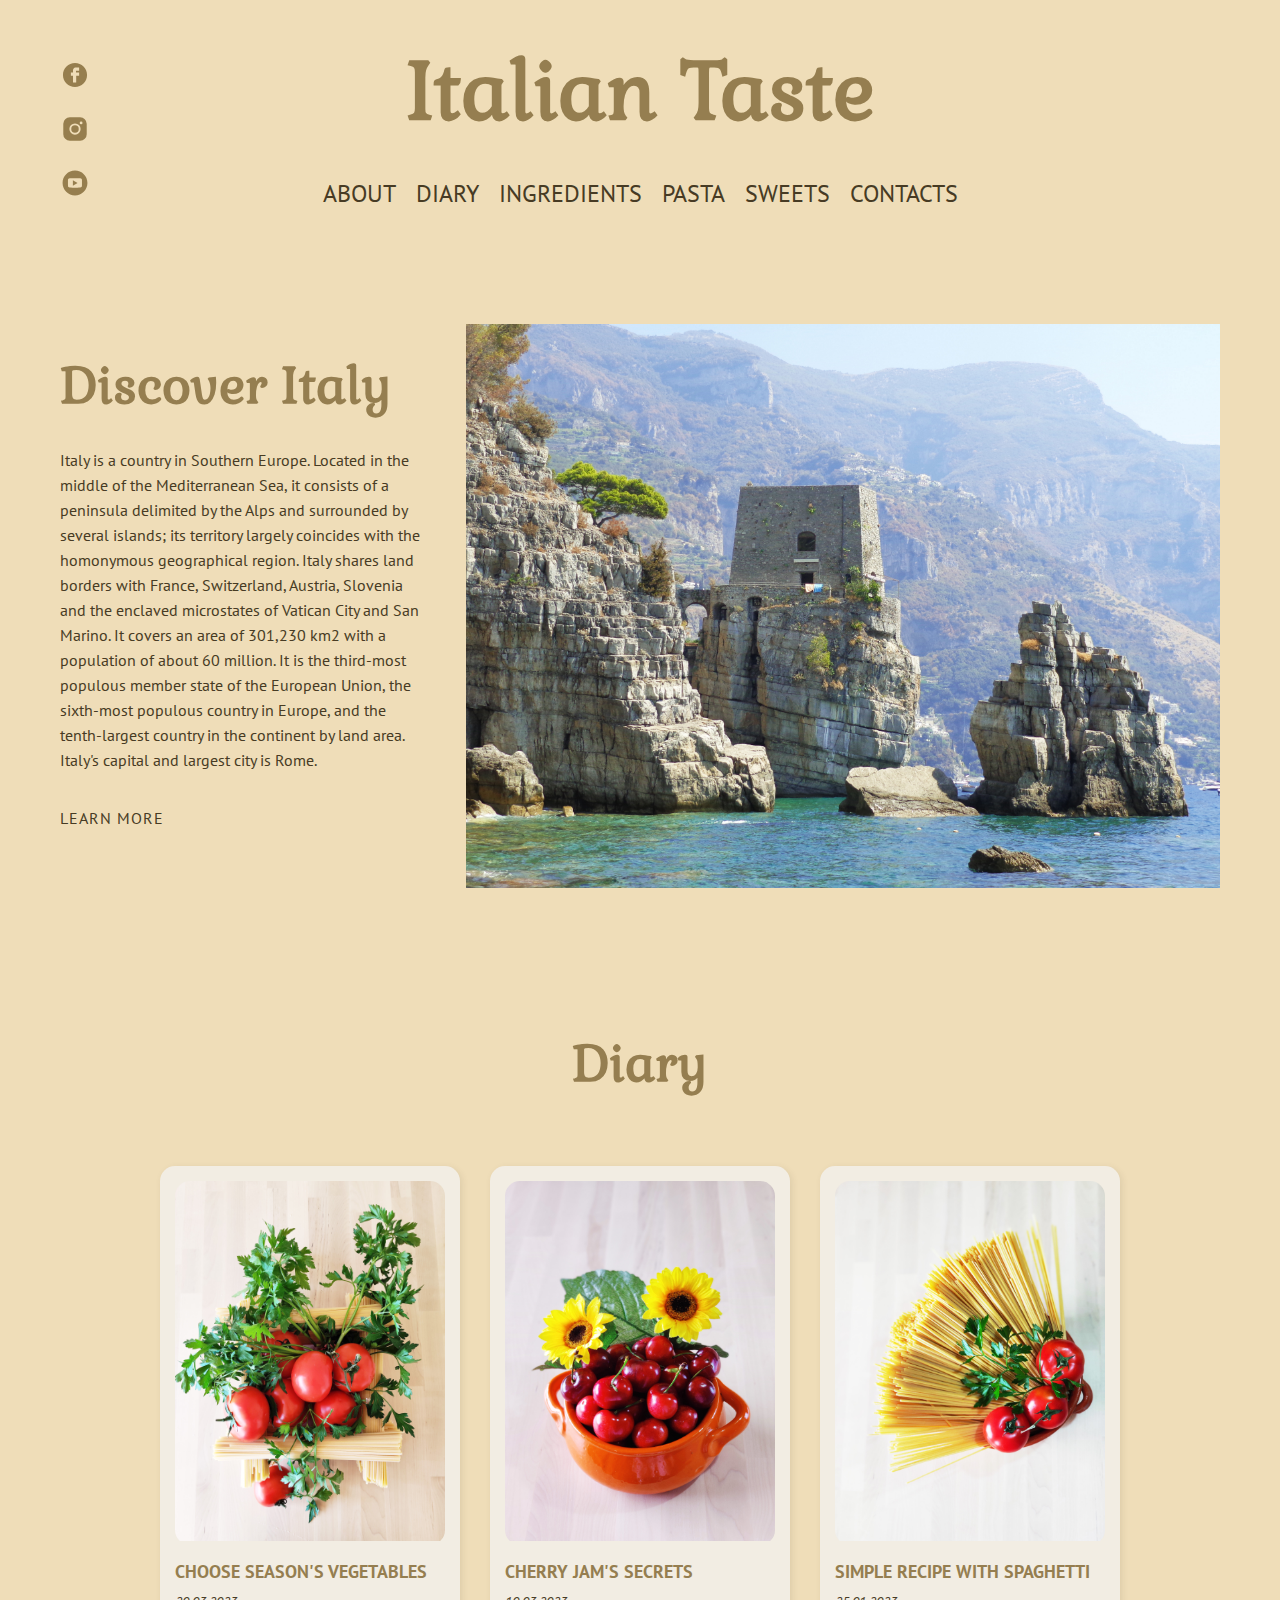
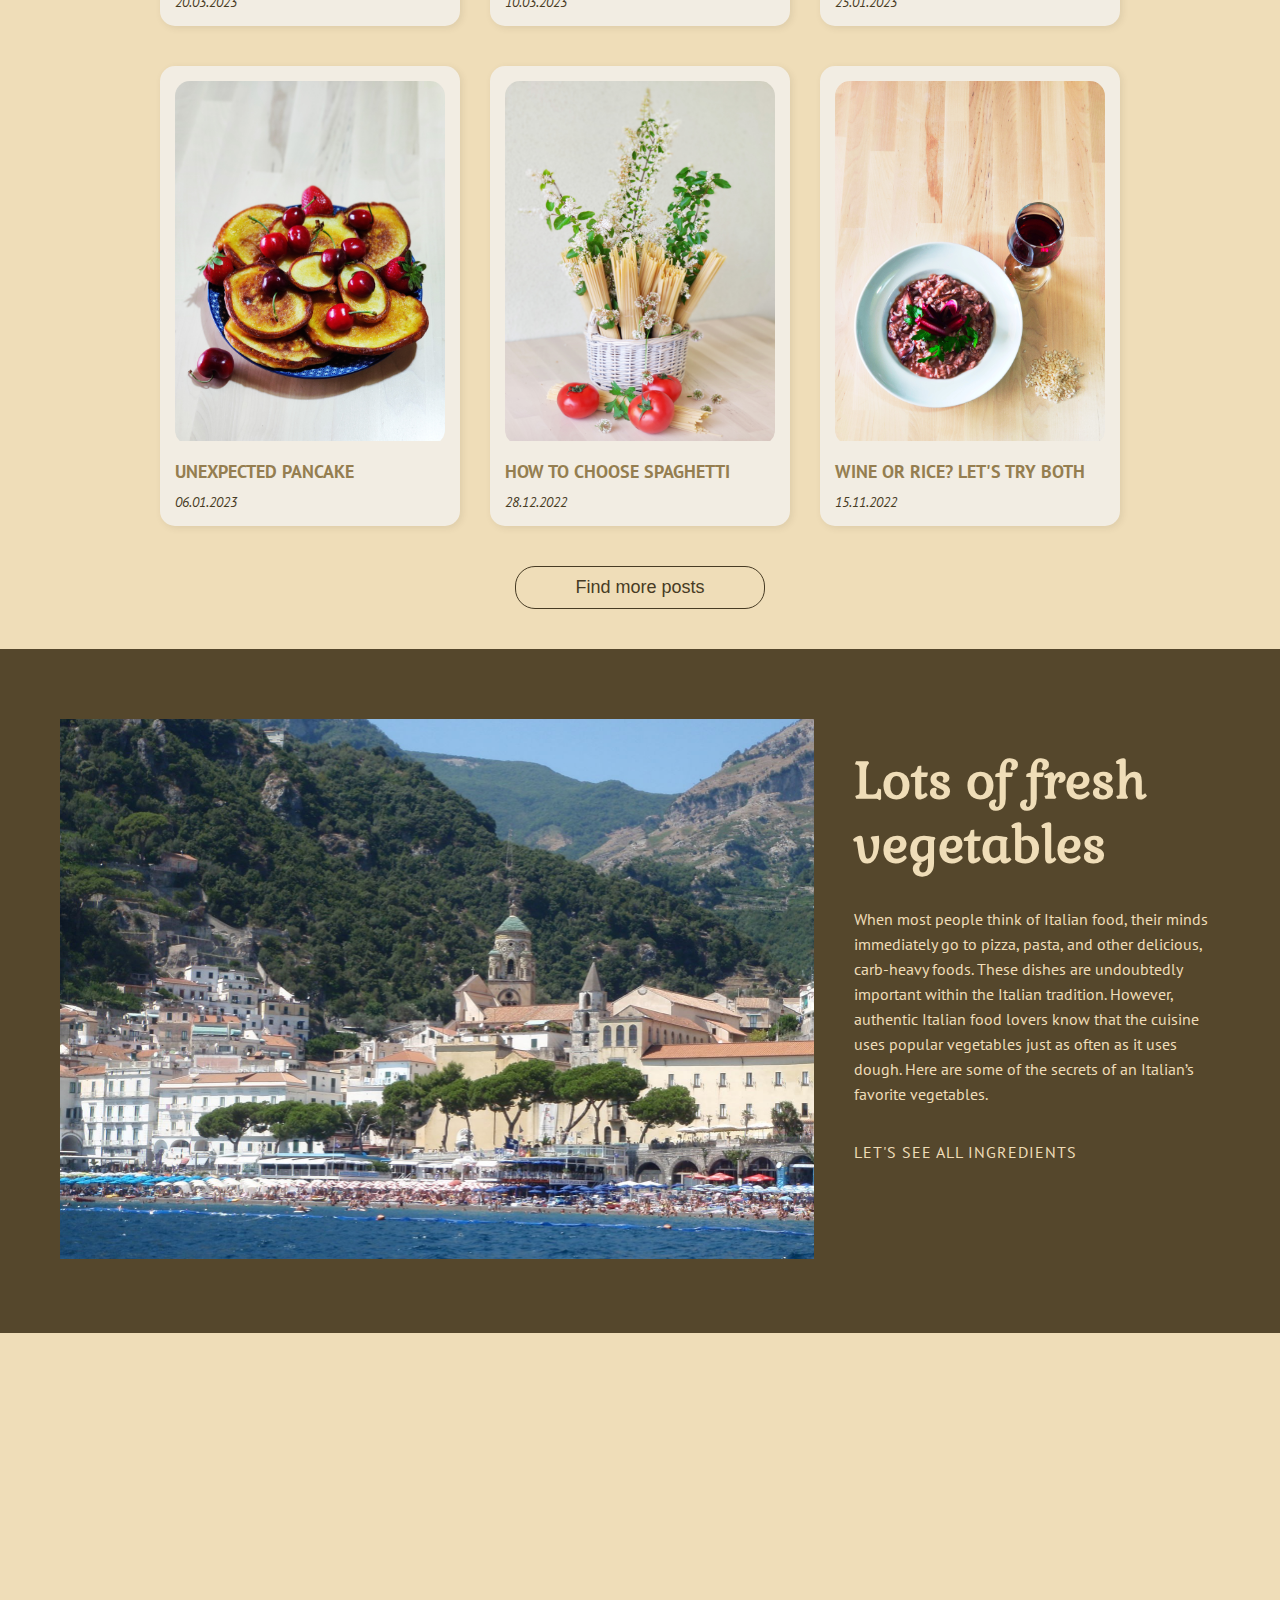
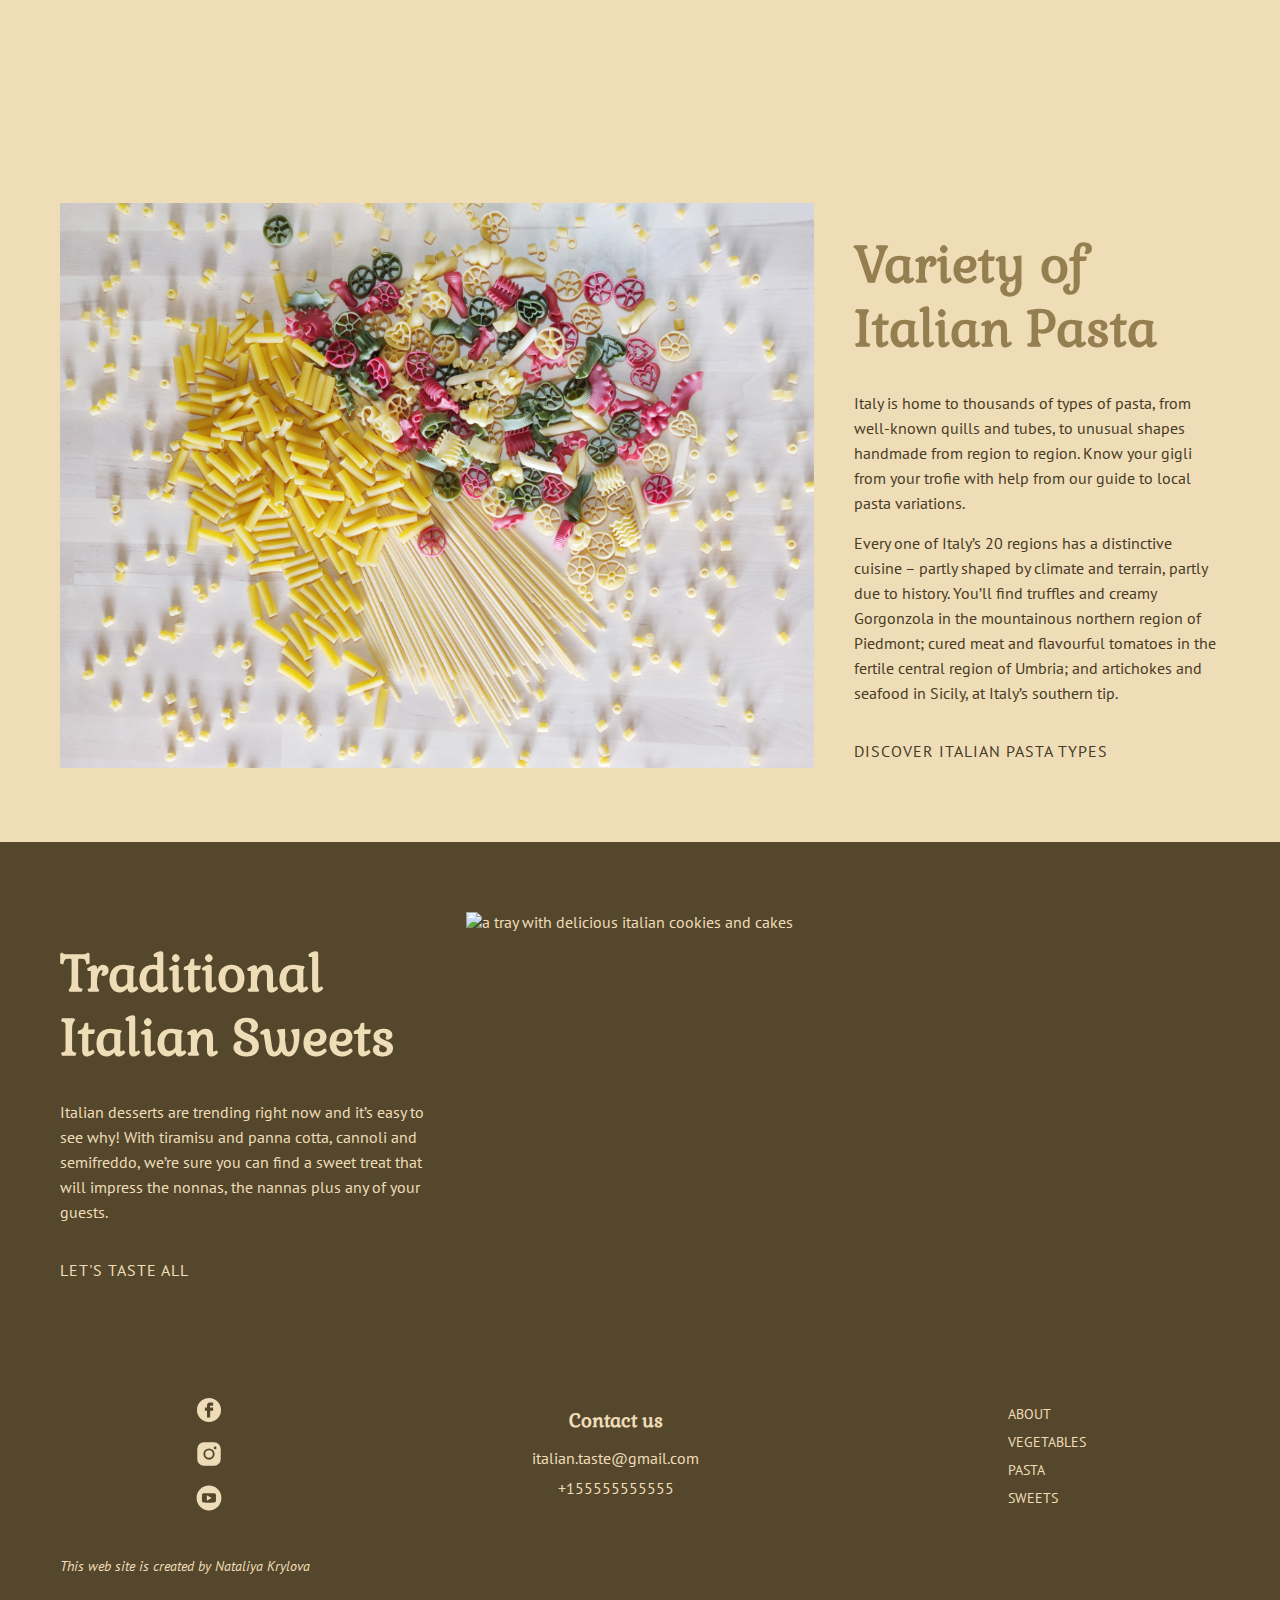
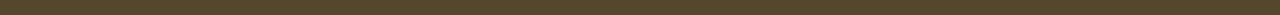
==== index.html @ 46450fb4 "start: pasta page layout" ====
<!DOCTYPE html>
<html lang="en">
  <head>
    <meta charset="UTF-8" />
    <meta http-equiv="X-UA-Compatible" content="IE=edge" />
    <meta name="viewport" content="width=device-width, initial-scale=1.0" />
    <link rel="shortcut icon" href="./images/favico.ico" type="image/x-icon" />
    <link rel="preconnect" href="https://fonts.googleapis.com" />
    <link rel="preconnect" href="https://fonts.gstatic.com" crossorigin />
    <link
      href="https://fonts.googleapis.com/css2?family=Gabriela&family=PT+Sans:ital@0;1&display=swap"
      rel="stylesheet"
    />
    <link rel="stylesheet" href="css/style.css" />
    <title>Taste of Italy - Italian Food Blog</title>
  </head>
  <body>
    <header class="header">
      <div class="container">
        <h1 class="header__title">Italian Taste</h1>
        <nav class="header__nav" id="header-nav">
          <ul class="header__list">
            <li class="header__item">
              <a href="#about" class="header__link">About</a>
            </li>
            <li class="header__item">
              <a href="#diary" class="header__link">Diary</a>
            </li>
            <li class="header__item">
              <a href="#ingredients" class="header__link">Ingredients</a>
            </li>
            <li class="header__item">
              <a href="#pasta" class="header__link">Pasta</a>
            </li>
            <li class="header__item">
              <a href="#sweets" class="header__link">Sweets</a>
            </li>
            <li class="header__item">
              <a href="#contacts" class="header__link">Contacts</a>
            </li>
          </ul>
        </nav>
        <div class="social">
          <ul class="social__list">
            <li class="social__item">
              <a href="" class="social__link social__link_facebook"></a>
            </li>
            <li class="social__item">
              <a href="" class="social__link social__link_instagram"></a>
            </li>
            <li class="social__item">
              <a href="" class="social__link social__link_youtube"></a>
            </li>
          </ul>
        </div>
        <div class="burger">
            <button class="burger__button" id="burger-button">
                <span class="burger__line"></span>
                <span class="burger__line"></span>
                <span class="burger__line"></span>
            </button>
        </div>
      </div>
    </header>

    <main class="main">
      <section class="section section_about" id="about">
        <div class="container">
          <div class="flex-block-2 flex-block-2_about">
            <div class="flex-block__column">
              <h2 class="section__title">Discover Italy</h2>
              <div>
                <p class="section__text">
                  Italy is a country in Southern Europe. Located in the middle
                  of the Mediterranean Sea, it consists of a peninsula delimited
                  by the Alps and surrounded by several islands; its territory
                  largely coincides with the homonymous geographical region.
                  Italy shares land borders with France, Switzerland, Austria,
                  Slovenia and the enclaved microstates of Vatican City and San
                  Marino. It covers an area of 301,230 km2 with a population of
                  about 60 million. It is the third-most populous member state
                  of the European Union, the sixth-most populous country in
                  Europe, and the tenth-largest country in the continent by land
                  area. Italy's capital and largest city is Rome.
                </p>
              </div>
              <a
                href="https://en.wikipedia.org/wiki/Italy"
                class="section__link"
                target="_blank"
                >Learn more</a
              >
            </div>
            <div class="flex-block__column flex-block__column_image">
              <img
                class="flex-block__image"
                src="./images/about-img.jpg"
                alt="Old tower in Positano, Amalfy coast, Mediterranean sea"
              />
            </div>
          </div>
        </div>
      </section>

      <section class="section section_center" id="about">
        <div class="container">
          <h2 class="section__title">Diary</h2>
          <ul class="block-grid">
            <li class="block-grid__item">
              <a href="" class="block-grid__link card">
                <h3 class="card__title">Choose season's vegetables</h3>
                <p class="card__date">
                  <time class="card__time">20.03.2023</time>
                </p>
                <div class="card__image-wrapper">
                  <img
                    src="./images/diary-images/1.jpg"
                    alt="red tomatoes with fresh green celary"
                    class="card__image"
                  />
                </div>
              </a>
            </li>
            <li class="block-grid__item">
              <a href="" class="block-grid__link card">
                <h3 class="card__title">Cherry jam's secrets</h3>
                <p class="card__date">
                  <time class="card__time">10.03.2023</time>
                </p>
                <div class="card__image-wrapper">
                  <img
                    src="./images/diary-images/2.jpg"
                    alt="fresh red cherries in orange pot"
                    class="card__image"
                  />
                </div>
              </a>
            </li>
            <li class="block-grid__item">
              <a href="" class="block-grid__link card">
                <h3 class="card__title">Simple recipe with spaghetti</h3>
                <p class="card__date">
                  <time class="card__time">25.01.2023</time>
                </p>
                <div class="card__image-wrapper">
                  <img
                    src="./images/diary-images/3.jpg"
                    alt="italian dry spaghetti with fresh tomatoes"
                    class="card__image"
                  />
                </div>
              </a>
            </li>
            <li class="block-grid__item">
              <a href="" class="block-grid__link card">
                <h3 class="card__title">Unexpected pancake</h3>
                <p class="card__date">
                  <time class="card__time">06.01.2023</time>
                </p>
                <div class="card__image-wrapper">
                  <img
                    src="./images/diary-images/4.jpg"
                    alt="delicious pancakes decorated with fresh cherries"
                    class="card__image"
                  />
                </div>
              </a>
            </li>
            <li class="block-grid__item">
              <a href="" class="block-grid__link card">
                <h3 class="card__title">How to choose spaghetti</h3>
                <p class="card__date">
                  <time class="card__time">28.12.2022</time>
                </p>
                <div class="card__image-wrapper">
                  <img
                    src="./images/diary-images/5.jpg"
                    alt="italian dry spaghetti in wicker basket"
                    class="card__image"
                  />
                </div>
              </a>
            </li>
            <li class="block-grid__item">
              <a href="" class="block-grid__link card">
                <h3 class="card__title">Wine or rice? Let's try both</h3>
                <p class="card__date">
                  <time class="card__time">15.11.2022</time>
                </p>
                <div class="card__image-wrapper">
                  <img
                    src="./images/diary-images/6.jpg"
                    alt="italian red wine rice with a glass of red wine"
                    class="card__image"
                  />
                </div>
              </a>
            </li>
          </ul>
          <button class="button" id="cards-generation-btn">Find more posts</button>
        </div>
      </section>

      <section
        class="section section_ingredients section_alternative"
        id="ingredients"
      >
        <div class="container">
          <div class="flex-block-2 flex-block-2_reverse">
            <div class="flex-block__column">
              <h2 class="section__title section__title_alternative">
                Lots of fresh vegetables
              </h2>
              <div>
                <p class="section__text">
                  When most people think of Italian food, their minds
                  immediately go to pizza, pasta, and other delicious,
                  carb-heavy foods. These dishes are undoubtedly important
                  within the Italian tradition. However, authentic Italian food
                  lovers know that the cuisine uses popular vegetables just as
                  often as it uses dough. Here are some of the secrets of an
                  Italian’s favorite vegetables.
                </p>
              </div>
              <a
                href="ingredients.html"
                class="section__link section__link_alternative"
                target="_blank"
                >Let's see all ingredients</a
              >
            </div>
            <div class="flex-block__column flex-block__column_image">
              <img
                src="./images/ingredients-img.jpg"
                alt="fresh red tomatoes and green celery"
                class="flex-block__image"
              />
            </div>
          </div>
        </div>
      </section>

      <section class="section section_parallax ">
        <div class="container parallax parallax_main" title="Bologna Medieval City Center">
          <h2 class="visually-hidden_permanent">Bologna's Medieval City Center</h2>
        </div>
      </section>

      <section class="section" id="pasta">
        <div class="container">
          <div class="flex-block-2 flex-block-2_reverse">
            <div class="flex-block__column">
              <h2 class="section__title">Variety of Italian Pasta</h2>
              <div>
                <p class="section__text">
                  Italy is home to thousands of types of pasta, from well-known
                  quills and tubes, to unusual shapes handmade from region to
                  region. Know your gigli from your trofie with help from our
                  guide to local pasta variations.
                </p>
                <p class="section__text">
                  Every one of Italy’s 20 regions has a distinctive cuisine –
                  partly shaped by climate and terrain, partly due to history.
                  You’ll find truffles and creamy Gorgonzola in the mountainous
                  northern region of Piedmont; cured meat and flavourful
                  tomatoes in the fertile central region of Umbria; and
                  artichokes and seafood in Sicily, at Italy’s southern tip.
                </p>
              </div>
              <a href="pasta.html" class="section__link" target="_blank"
                >Discover Italian pasta types</a
              >
            </div>
            <div class="flex-block__column flex-block__column_image">
              <img
                src="./images/pasta-img.jpg"
                alt="Different types of italian dry pasta"
                class="flex-block__image"
              />
            </div>
          </div>
        </div>
      </section>

      <section class="section section_alternative" id="sweets">
        <div class="container">
          <div class="flex-block-2">
            <div class="flex-block__column">
              <h2 class="section__title section__title_alternative">
                Traditional Italian Sweets
              </h2>
              <div>
                <p class="section__text">
                  Italian desserts are trending right now and it’s easy to see
                  why! With tiramisu and panna cotta, cannoli and semifreddo,
                  we’re sure you can find a sweet treat that will impress the
                  nonnas, the nannas plus any of your guests.
                </p>
              </div>
              <a
                href="sweets.html"
                class="section__link section__link_alternative"
                target="_blank"
                >Let's taste all</a
              >
            </div>
            <div class="flex-block__column flex-block__column_image">
              <img
                src="./images/sweets-img.jpg"
                alt="a tray with delicious italian cookies and cakes"
                class="flex-block__image"
              />
            </div>
          </div>
        </div>
      </section>
    </main>

    <footer class="footer section" id="contacts">
      <div class="container container_flex">
        <div class="flex-block-3">
          <div class="social social_footer">
            <ul class="social__list social__list_footer">
              <li class="social__item">
                <a
                  href=""
                  class="social__link social__link_alternative social__link_facebook"
                ></a>
              </li>
              <li class="social__item">
                <a
                  href=""
                  class="social__link social__link_alternative social__link_instagram"
                ></a>
              </li>
              <li class="social__item">
                <a
                  href=""
                  class="social__link social__link_alternative social__link_youtube"
                ></a>
              </li>
            </ul>
          </div>
          <div class="footer__contacts">
            <h3 class="footer__title footer__title_alternative">Contact us</h3>
            <a
              href="mailto:italian.taste@gmail.com"
              class="footer__contacts-link"
              >italian.taste@gmail.com</a
            >
            <a href="tel:+155555555555" class="footer__contacts-link"
              >+155555555555</a
            >
          </div>
          <ul class="footer__list">
            <li class="footer__item">
              <a href="#about" class="footer__link">About</a>
            </li>
            <li class="footer__item">
              <a href="#ingredients" class="footer__link">Vegetables</a
              >
            </li>
            <li class="footer__item">
              <a href="#pasta" class="footer__link">Pasta</a>
            </li>
            <li class="footer__item">
              <a href="#sweets" class="footer__link">Sweets</a>
            </li>
          </ul>
        </div>
        <a
          href="https://github.com/NataliItaly"
          class="footer__author-link"
          target="_blank"
          >This web site is created by Nataliya Krylova</a
        >
      </div>
    </footer>

    <script src="js/burger.js"></script>
  </body>
</html>
---- css/style.css ----
@import "./burger.css";
@import "./container.css";
@import "./header.css";
@import "./social.css";
@import "./main.css";
@import "./section.css";
@import "./flex-block.css";
@import "./block-grid.css";
@import "./button.css";
@import "./card.css";
@import "./parallax.css";
@import "./visualy-hidden.css";
@import "./footer.css";

:root {
    --primary-color: #EFDDB8;
    --secondary-color: #9E8042;
    --accent-color: #957e50;
    --primary-text-color: #473B24;
    --hover-text-color: #55472c;
    --terziary-color: #F2EDE3;
}

* {
    margin: 0;
    padding: 0;
    border: none;
    text-decoration: none;
    box-sizing: border-box;
}

html {
    scroll-behavior: smooth;
    font-size: 10px;
}

body {
    font-family: 'PT Sans', sans-serif;
    font-weight: normal;
    font-size: 1.6rem;
    color: var(--primary-text-color);
}

h1,
h2,
h3 {
    font-family: 'Gabriela', serif;
    color: var(--accent-color);
}

ul {
    list-style: none;
}

a {
    color: inherit;
}
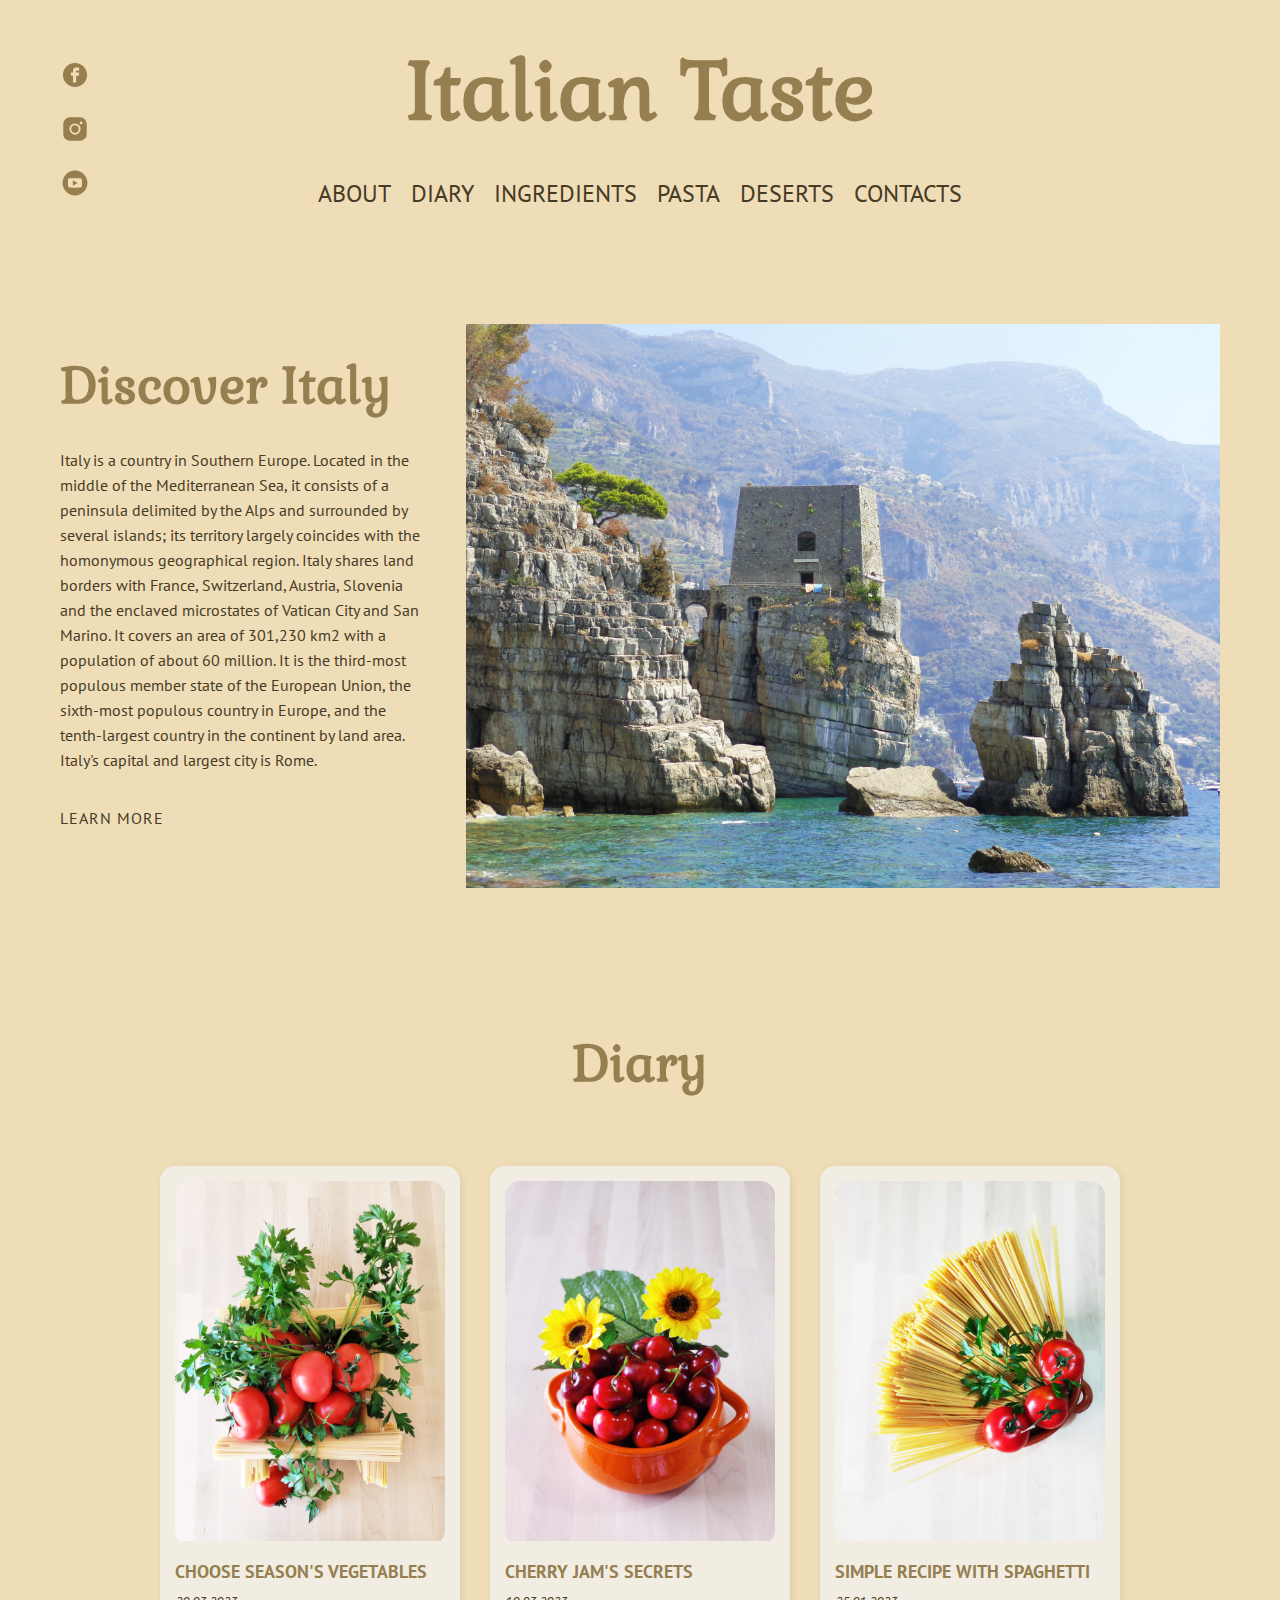
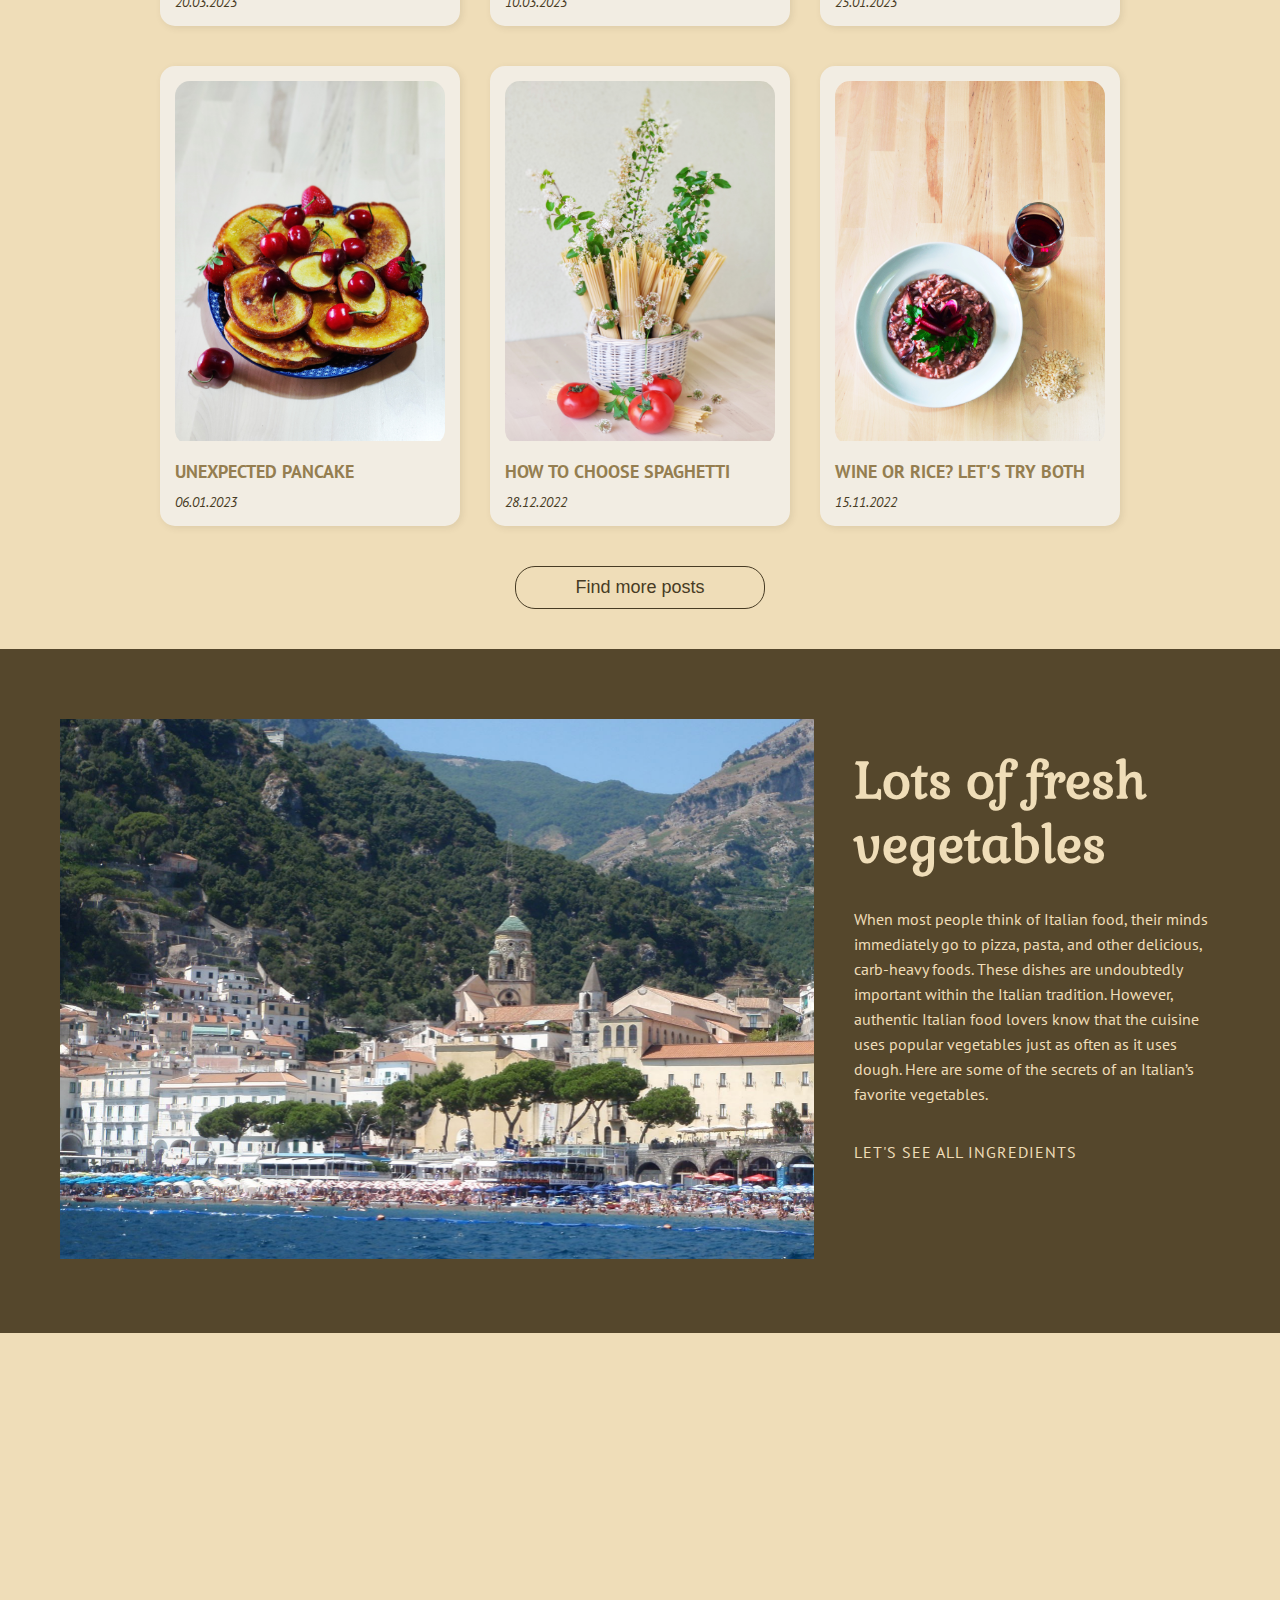
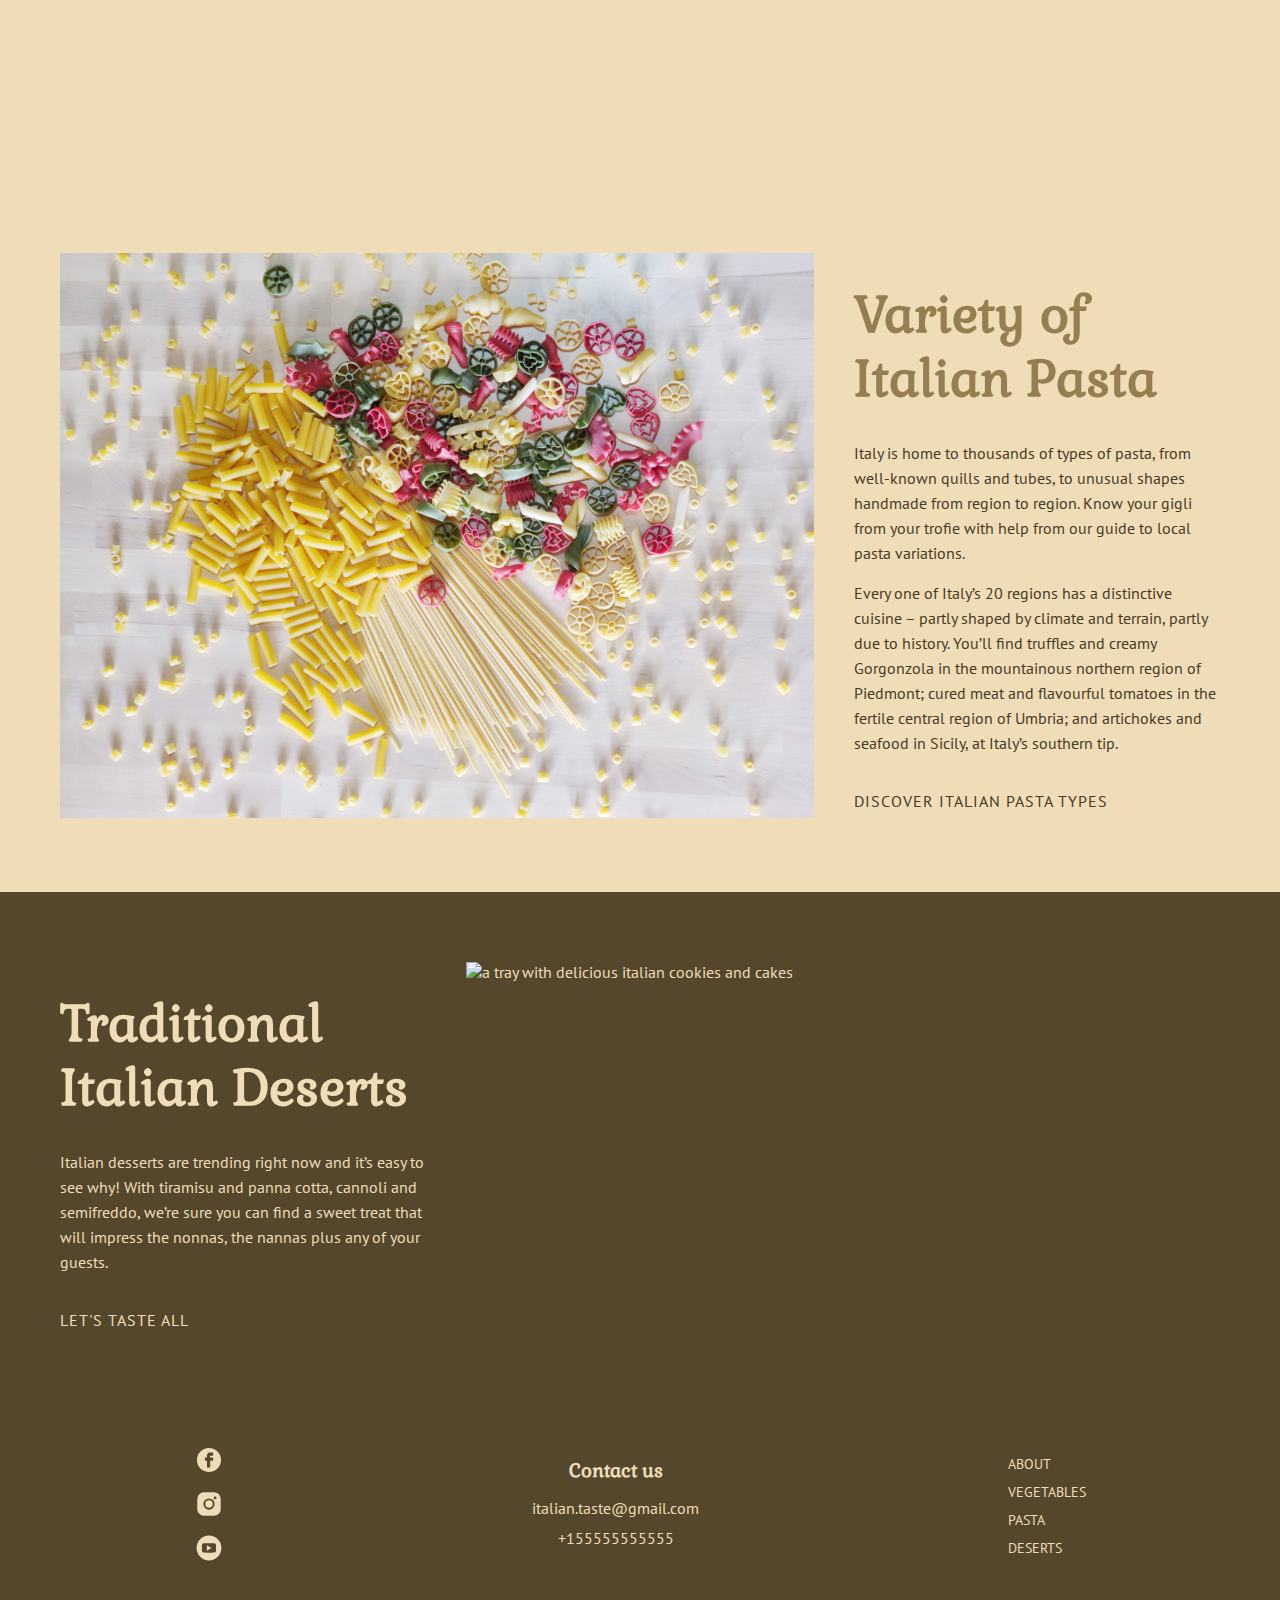
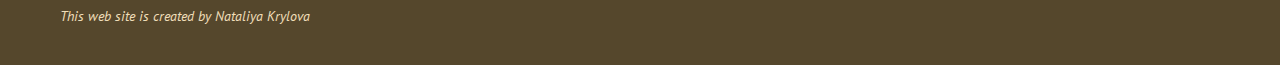
==== commit 418c9901: "start: deserts page layout" ====
--- a/index.html
+++ b/index.html
@@ -33,7 +33,7 @@
               <a href="#pasta" class="header__link">Pasta</a>
             </li>
             <li class="header__item">
-              <a href="#sweets" class="header__link">Sweets</a>
+              <a href="#deserts" class="header__link">Deserts</a>
             </li>
             <li class="header__item">
               <a href="#contacts" class="header__link">Contacts</a>
@@ -54,11 +54,11 @@
           </ul>
         </div>
         <div class="burger">
-            <button class="burger__button" id="burger-button">
-                <span class="burger__line"></span>
-                <span class="burger__line"></span>
-                <span class="burger__line"></span>
-            </button>
+          <button class="burger__button" id="burger-button">
+            <span class="burger__line"></span>
+            <span class="burger__line"></span>
+            <span class="burger__line"></span>
+          </button>
         </div>
       </div>
     </header>
@@ -197,7 +197,9 @@
               </a>
             </li>
           </ul>
-          <button class="button" id="cards-generation-btn">Find more posts</button>
+          <button class="button" id="cards-generation-btn">
+            Find more posts
+          </button>
         </div>
       </section>
 
@@ -240,9 +242,14 @@
         </div>
       </section>
 
-      <section class="section section_parallax ">
-        <div class="container parallax parallax_main" title="Bologna Medieval City Center">
-          <h2 class="visually-hidden_permanent">Bologna's Medieval City Center</h2>
+      <section
+        class="section parallax parallax_main"
+        title="Bologna Medieval City Center"
+      >
+        <div class="container">
+          <h2 class="visually-hidden_permanent">
+            Bologna's Medieval City Center
+          </h2>
         </div>
       </section>
 
@@ -282,12 +289,12 @@
         </div>
       </section>
 
-      <section class="section section_alternative" id="sweets">
+      <section class="section section_alternative" id="deserts">
         <div class="container">
           <div class="flex-block-2">
             <div class="flex-block__column">
               <h2 class="section__title section__title_alternative">
-                Traditional Italian Sweets
+                Traditional Italian Deserts
               </h2>
               <div>
                 <p class="section__text">
@@ -298,7 +305,7 @@
                 </p>
               </div>
               <a
-                href="sweets.html"
+                href="deserts.html"
                 class="section__link section__link_alternative"
                 target="_blank"
                 >Let's taste all</a
@@ -306,7 +313,7 @@
             </div>
             <div class="flex-block__column flex-block__column_image">
               <img
-                src="./images/sweets-img.jpg"
+                src="./images/deserts-img.jpg"
                 alt="a tray with delicious italian cookies and cakes"
                 class="flex-block__image"
               />
@@ -357,14 +364,13 @@
               <a href="#about" class="footer__link">About</a>
             </li>
             <li class="footer__item">
-              <a href="#ingredients" class="footer__link">Vegetables</a
-              >
+              <a href="#ingredients" class="footer__link">Vegetables</a>
             </li>
             <li class="footer__item">
               <a href="#pasta" class="footer__link">Pasta</a>
             </li>
             <li class="footer__item">
-              <a href="#sweets" class="footer__link">Sweets</a>
+              <a href="#deserts" class="footer__link">Deserts</a>
             </li>
           </ul>
         </div>
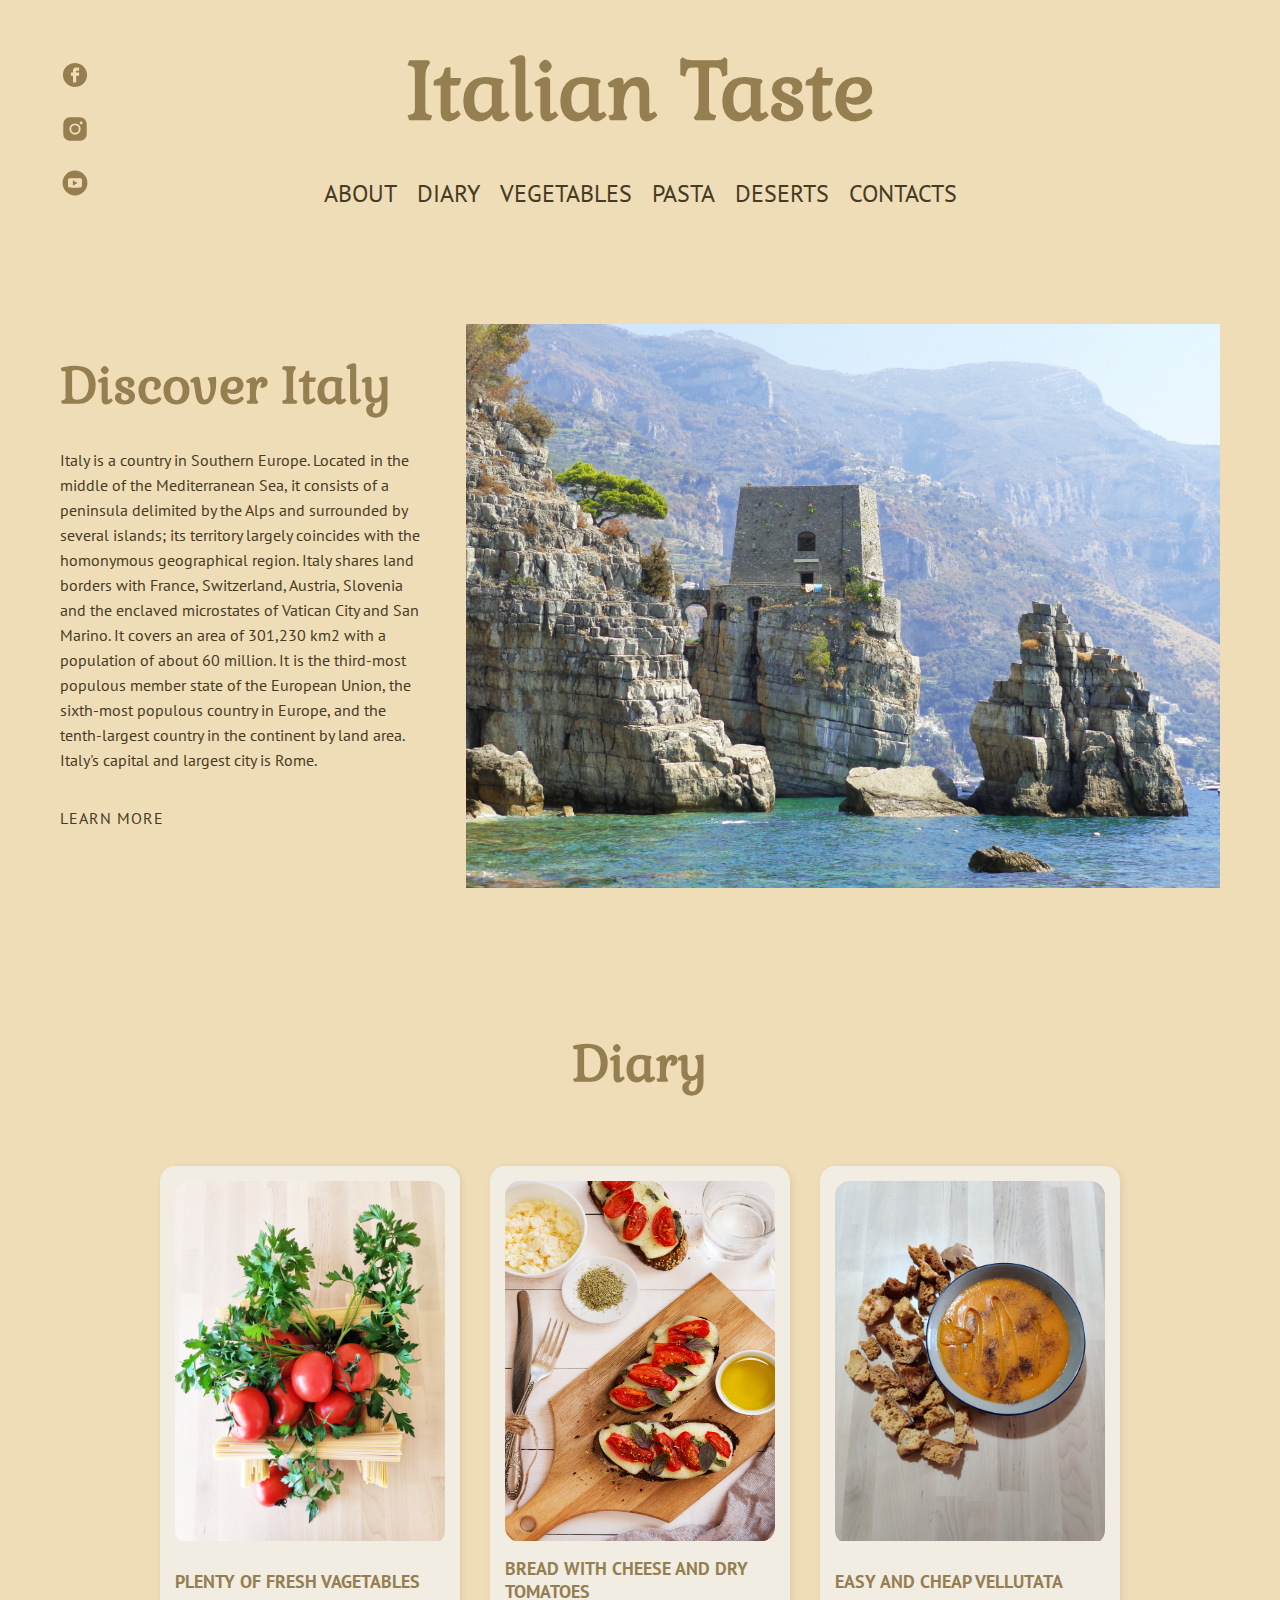
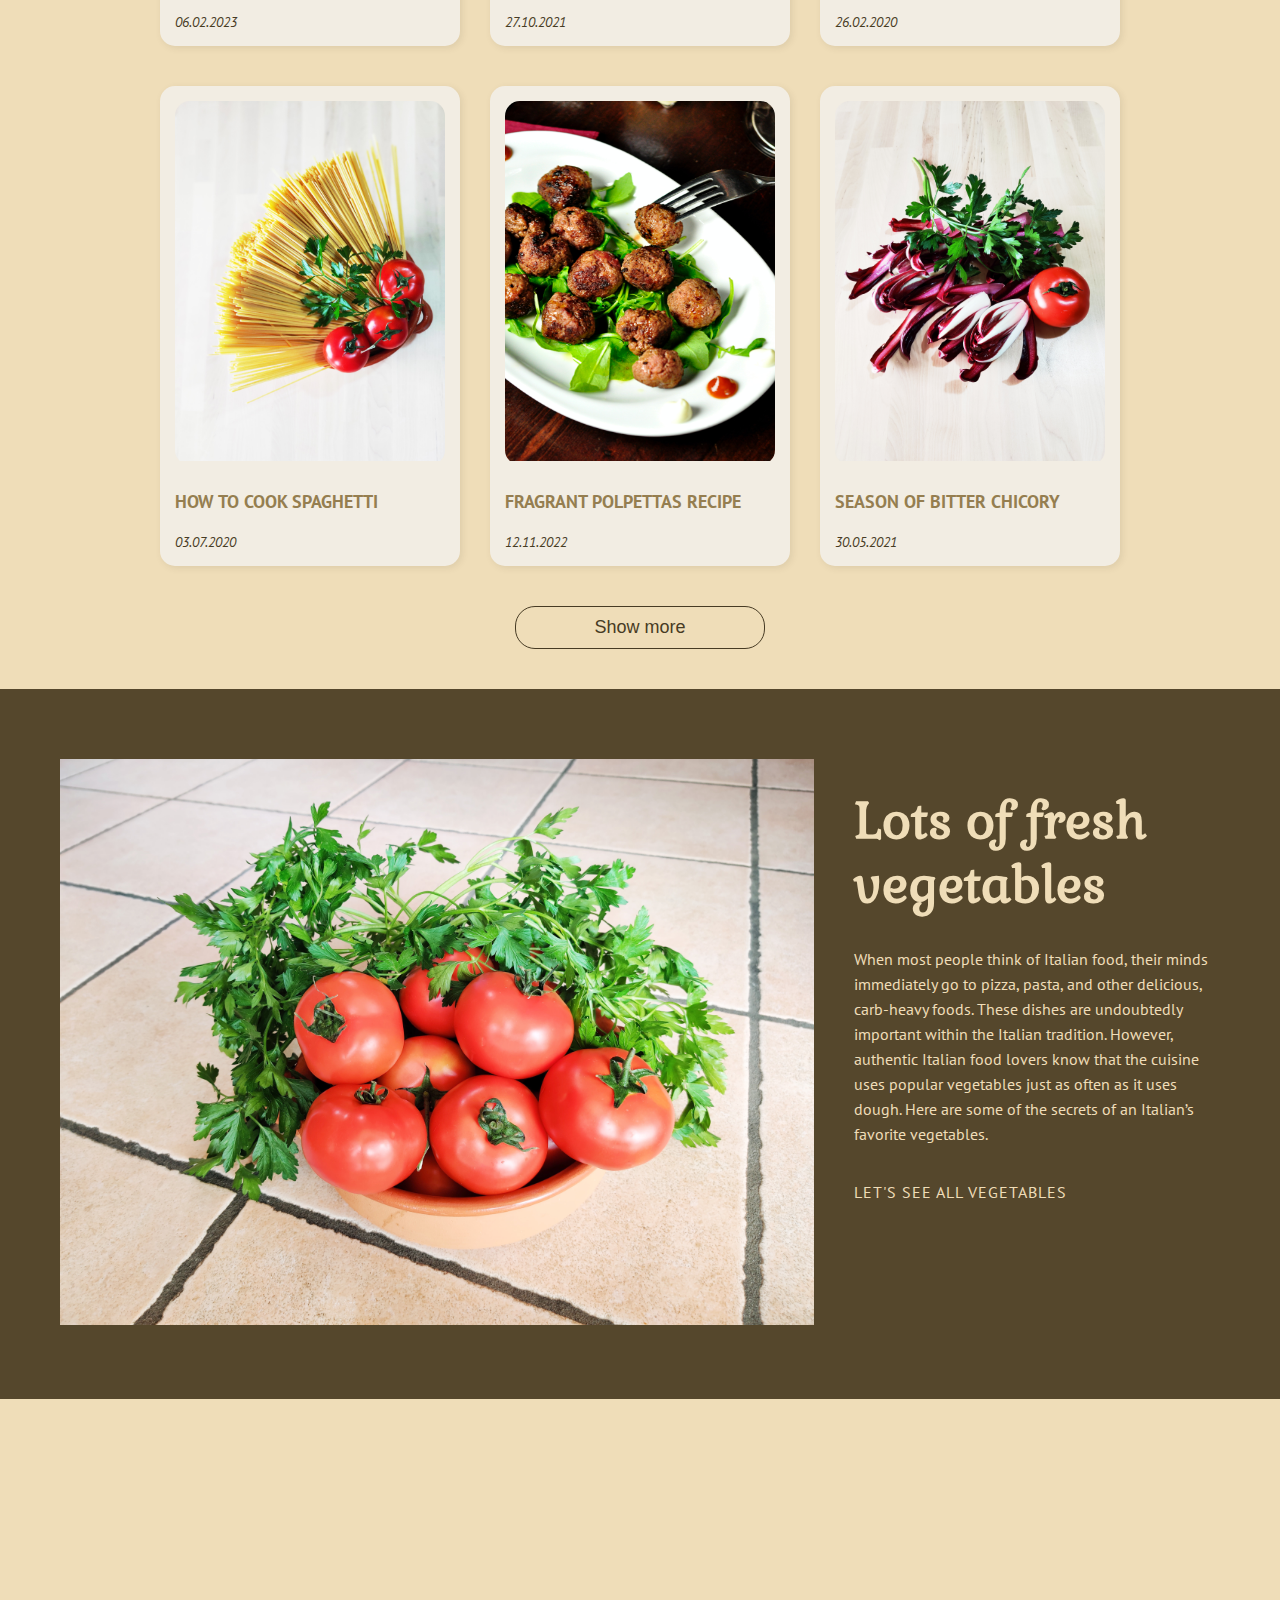
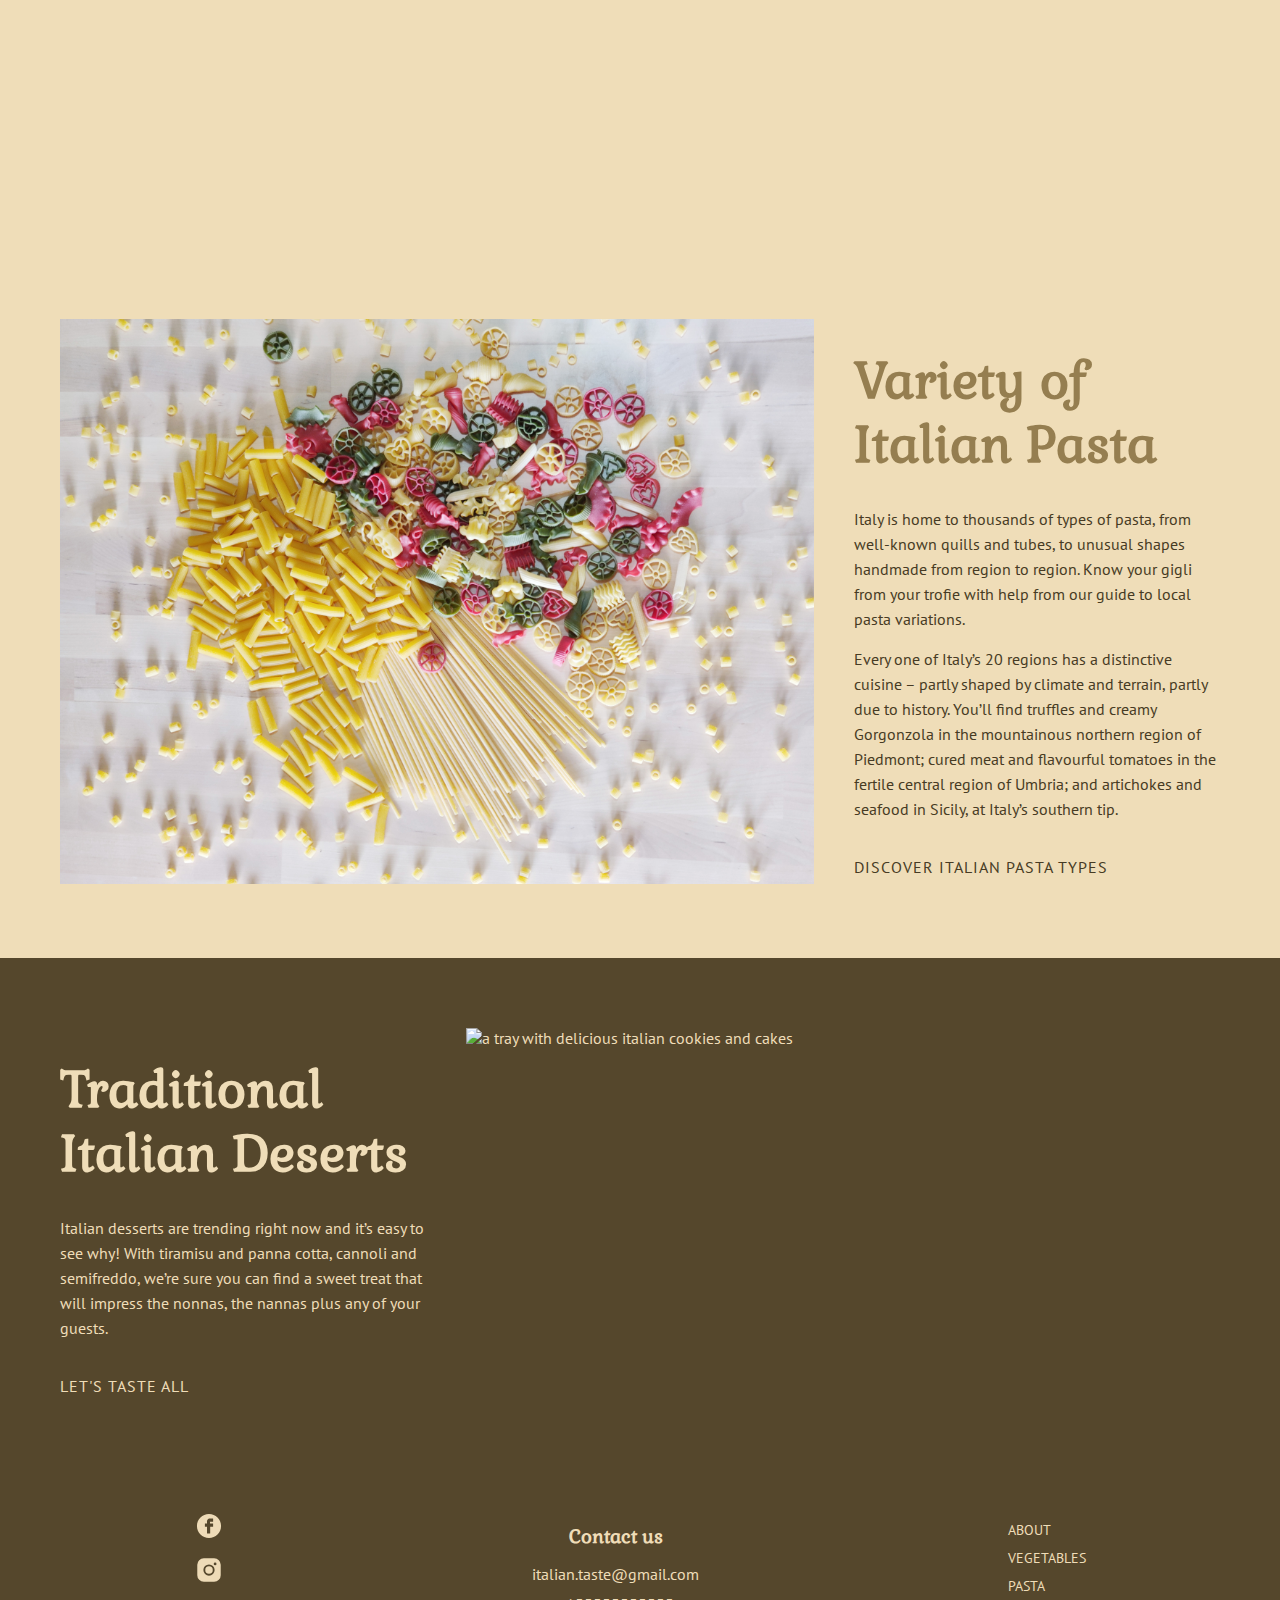
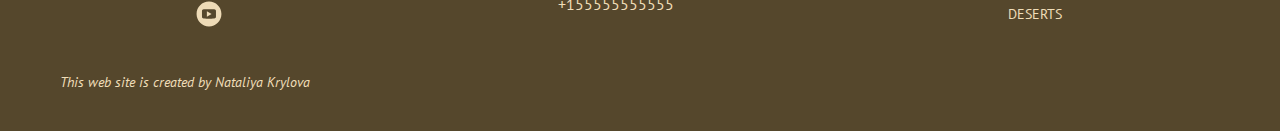
==== commit 7d67cdac: "feat: add pages cards rendering by JavaScript" ====
--- a/index.html
+++ b/index.html
@@ -27,7 +27,7 @@
               <a href="#diary" class="header__link">Diary</a>
             </li>
             <li class="header__item">
-              <a href="#ingredients" class="header__link">Ingredients</a>
+              <a href="#vegetables" class="header__link">Vegetables</a>
             </li>
             <li class="header__item">
               <a href="#pasta" class="header__link">Pasta</a>
@@ -43,13 +43,22 @@
         <div class="social">
           <ul class="social__list">
             <li class="social__item">
-              <a href="" class="social__link social__link_facebook"></a>
+              <a
+                href="https://www.facebook.com/"
+                class="social__link social__link_facebook"
+              ></a>
             </li>
             <li class="social__item">
-              <a href="" class="social__link social__link_instagram"></a>
+              <a
+                href="https://www.instagram.com/"
+                class="social__link social__link_instagram"
+              ></a>
             </li>
             <li class="social__item">
-              <a href="" class="social__link social__link_youtube"></a>
+              <a
+                href="https://www.youtube.com/"
+                class="social__link social__link_youtube"
+              ></a>
             </li>
           </ul>
         </div>
@@ -94,7 +103,7 @@
             <div class="flex-block__column flex-block__column_image">
               <img
                 class="flex-block__image"
-                src="./images/about-img.jpg"
+                src="./images/main/about-img.jpg"
                 alt="Old tower in Positano, Amalfy coast, Mediterranean sea"
               />
             </div>
@@ -102,11 +111,11 @@
         </div>
       </section>
 
-      <section class="section section_center" id="about">
+      <section class="section section_center" id="diary">
         <div class="container">
           <h2 class="section__title">Diary</h2>
-          <ul class="block-grid">
-            <li class="block-grid__item">
+          <ul class="block-grid" id="diary-cards-wrapper">
+            <!-- <li class="block-grid__item">
               <a href="" class="block-grid__link card">
                 <h3 class="card__title">Choose season's vegetables</h3>
                 <p class="card__date">
@@ -195,17 +204,15 @@
                   />
                 </div>
               </a>
-            </li>
+            </li> -->
           </ul>
-          <button class="button" id="cards-generation-btn">
-            Find more posts
-          </button>
+          <button class="button" id="diary-cards-btn">Show more</button>
         </div>
       </section>
 
       <section
-        class="section section_ingredients section_alternative"
-        id="ingredients"
+        class="section section_vegetables section_alternative"
+        id="vegetables"
       >
         <div class="container">
           <div class="flex-block-2 flex-block-2_reverse">
@@ -225,15 +232,14 @@
                 </p>
               </div>
               <a
-                href="ingredients.html"
+                href="vegetables.html"
                 class="section__link section__link_alternative"
-                target="_blank"
-                >Let's see all ingredients</a
+                >Let's see all vegetables</a
               >
             </div>
             <div class="flex-block__column flex-block__column_image">
               <img
-                src="./images/ingredients-img.jpg"
+                src="./images/main/vegetables-img.jpg"
                 alt="fresh red tomatoes and green celery"
                 class="flex-block__image"
               />
@@ -274,13 +280,13 @@
                   artichokes and seafood in Sicily, at Italy’s southern tip.
                 </p>
               </div>
-              <a href="pasta.html" class="section__link" target="_blank"
+              <a href="pasta.html" class="section__link"
                 >Discover Italian pasta types</a
               >
             </div>
             <div class="flex-block__column flex-block__column_image">
               <img
-                src="./images/pasta-img.jpg"
+                src="./images/main/pasta-img.jpg"
                 alt="Different types of italian dry pasta"
                 class="flex-block__image"
               />
@@ -307,13 +313,13 @@
               <a
                 href="deserts.html"
                 class="section__link section__link_alternative"
-                target="_blank"
-                >Let's taste all</a
+              >
+                Let's taste all</a
               >
             </div>
             <div class="flex-block__column flex-block__column_image">
               <img
-                src="./images/deserts-img.jpg"
+                src="./images/main/deserts-img.jpg"
                 alt="a tray with delicious italian cookies and cakes"
                 class="flex-block__image"
               />
@@ -330,20 +336,23 @@
             <ul class="social__list social__list_footer">
               <li class="social__item">
                 <a
-                  href=""
+                  href="https://www.facebook.com/"
                   class="social__link social__link_alternative social__link_facebook"
+                  target="_blank"
                 ></a>
               </li>
               <li class="social__item">
                 <a
-                  href=""
+                  href="https://www.instagram.com/"
                   class="social__link social__link_alternative social__link_instagram"
+                  target="_blank"
                 ></a>
               </li>
               <li class="social__item">
                 <a
-                  href=""
+                  href="https://www.youtube.com/"
                   class="social__link social__link_alternative social__link_youtube"
+                  target="_blank"
                 ></a>
               </li>
             </ul>
@@ -364,7 +373,7 @@
               <a href="#about" class="footer__link">About</a>
             </li>
             <li class="footer__item">
-              <a href="#ingredients" class="footer__link">Vegetables</a>
+              <a href="#vegetables" class="footer__link">Vegetables</a>
             </li>
             <li class="footer__item">
               <a href="#pasta" class="footer__link">Pasta</a>
@@ -384,5 +393,7 @@
     </footer>
 
     <script src="js/burger.js"></script>
+    <script src="js/cards.js"></script>
+    <script src="js/diary.js"></script>
   </body>
 </html>
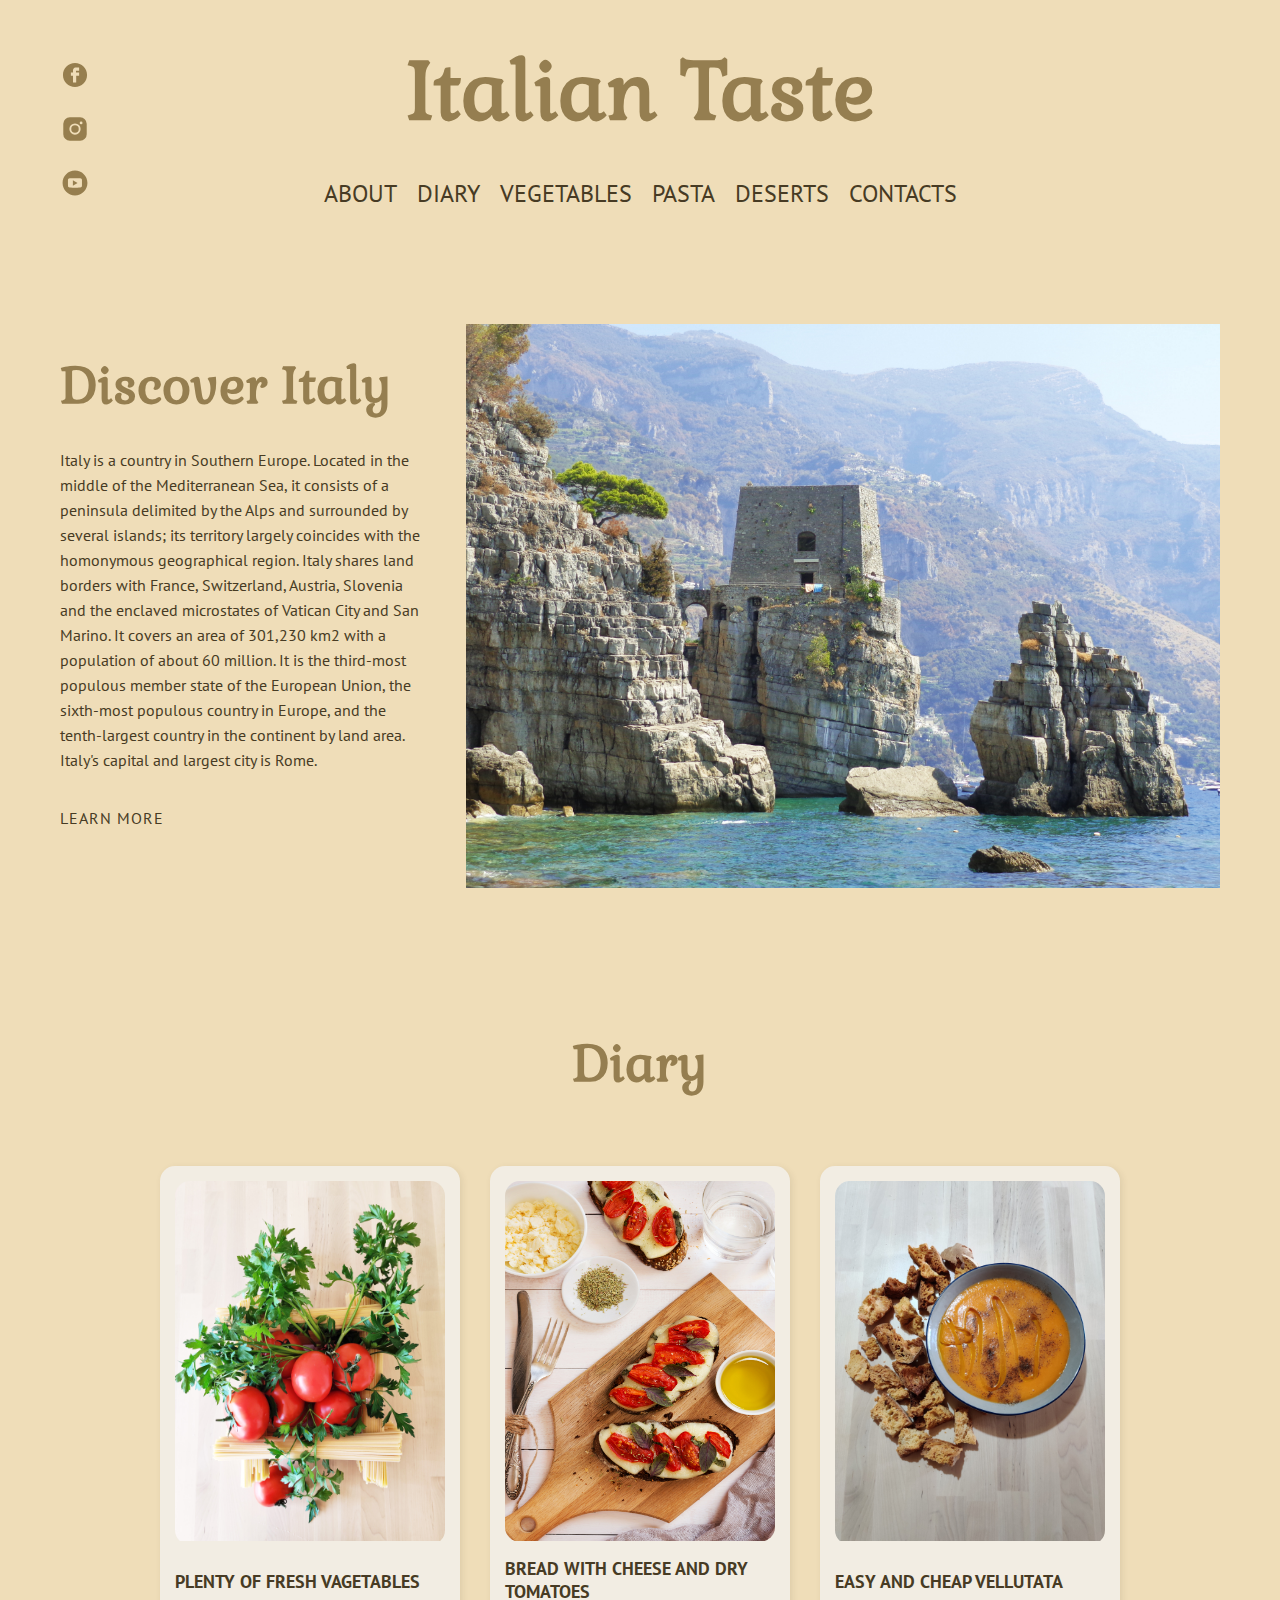
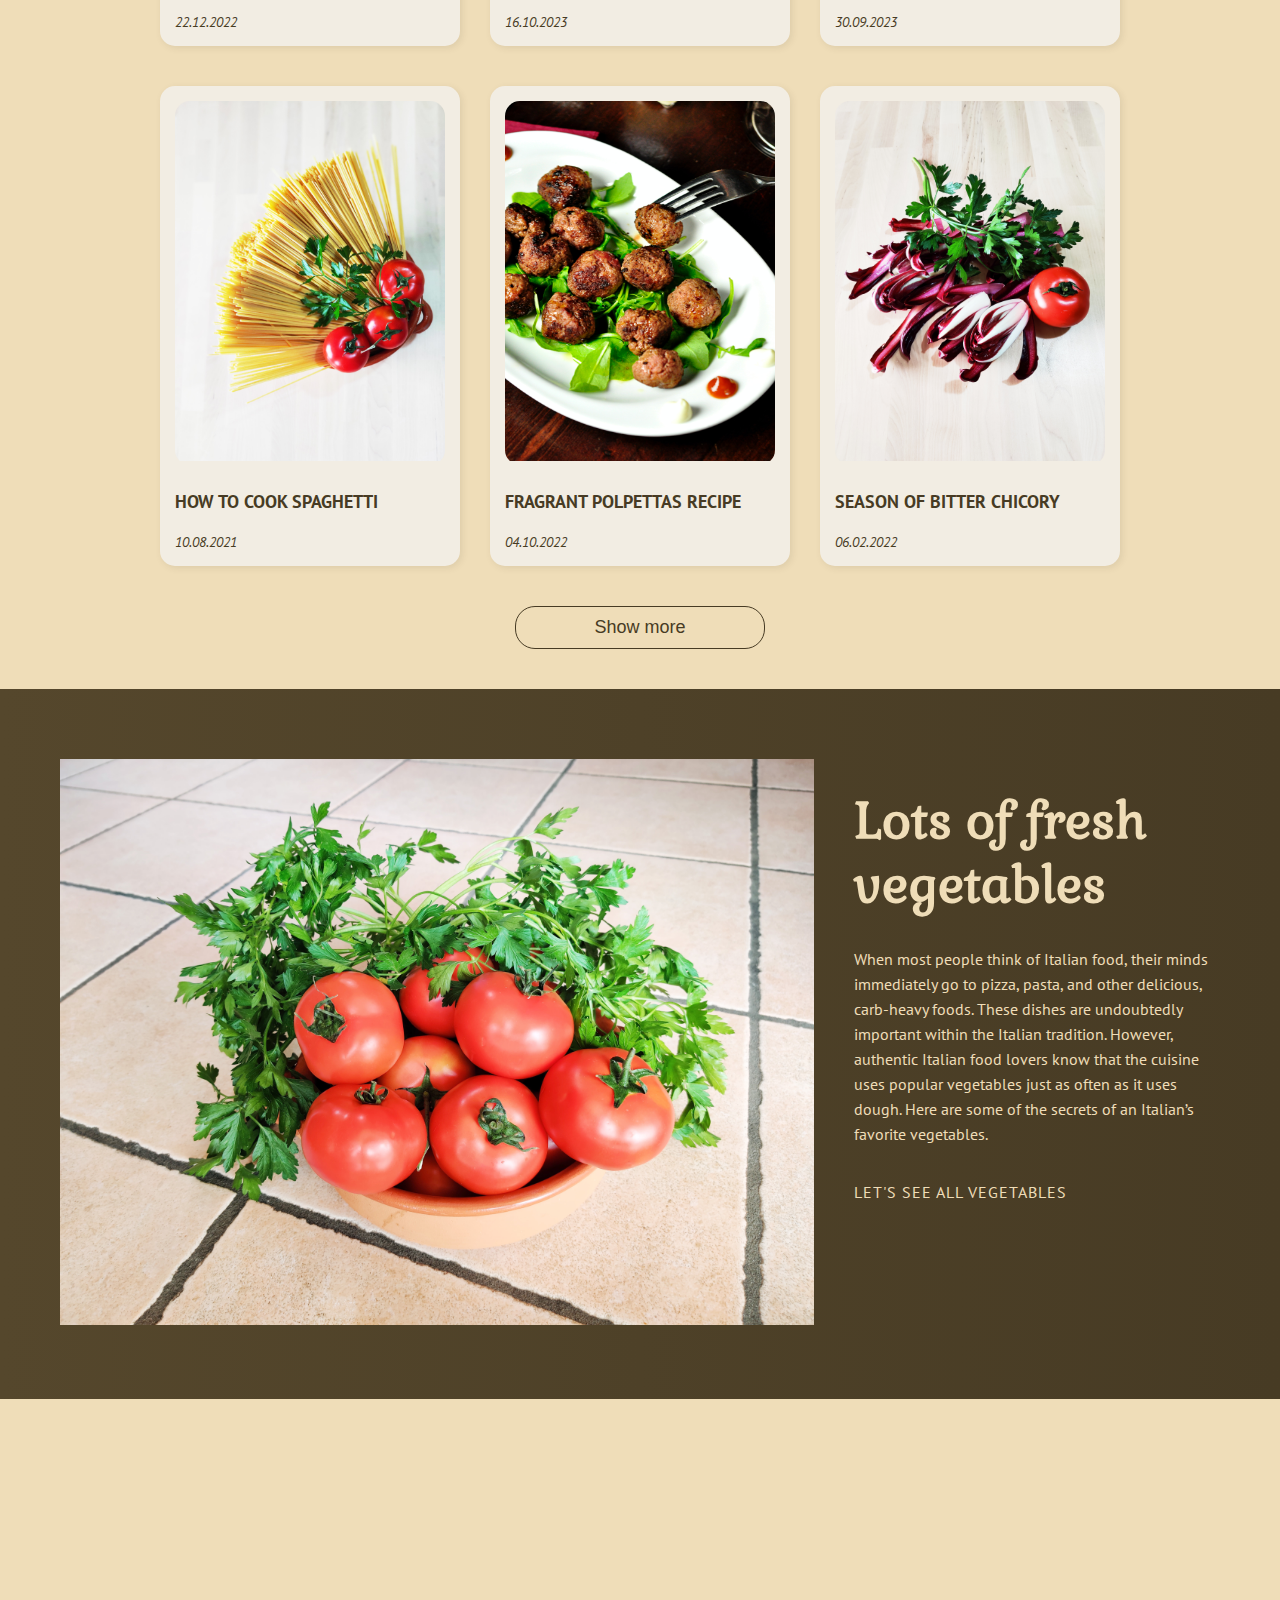
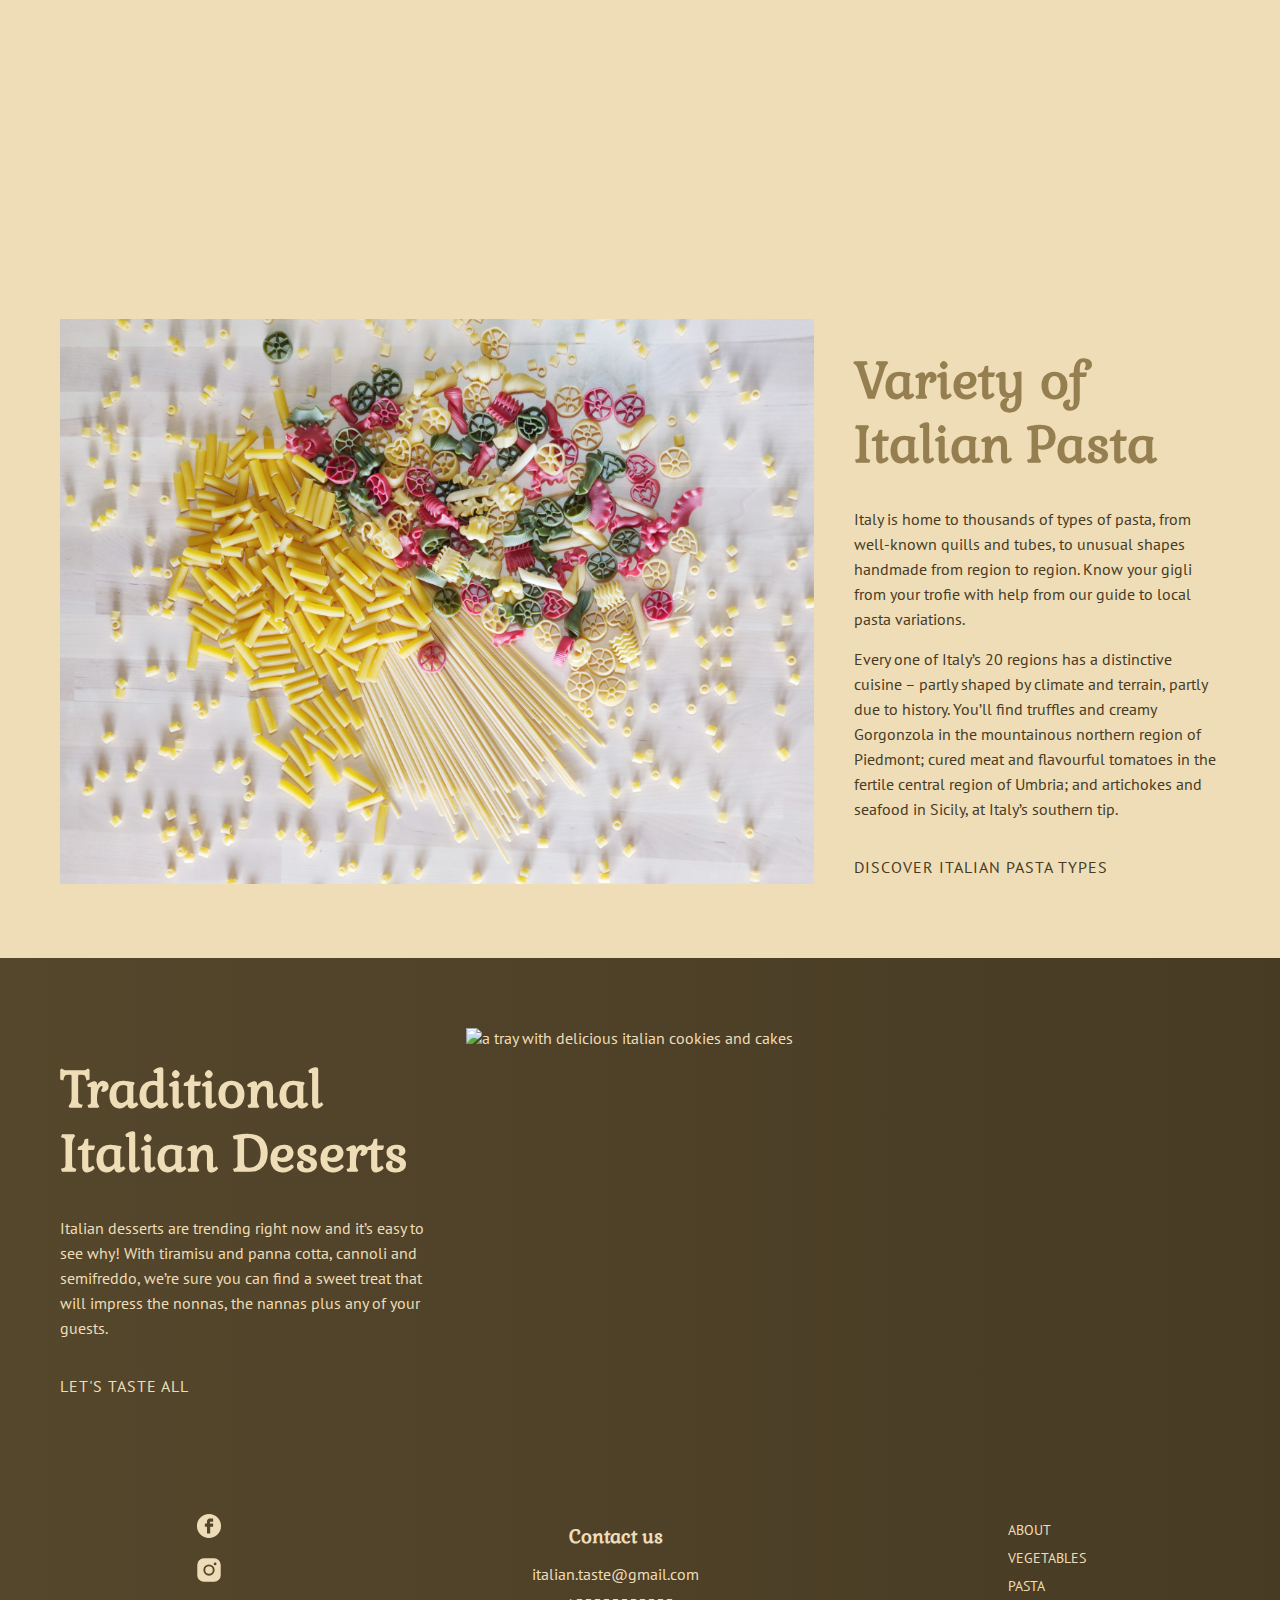
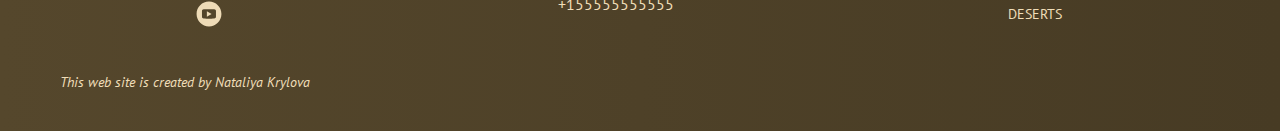
==== commit 045aec86: "feat: add single card rendering on click on card" ====
--- a/index.html
+++ b/index.html
@@ -395,5 +395,6 @@
     <script src="js/burger.js"></script>
     <script src="js/cards.js"></script>
     <script src="js/diary.js"></script>
+    <script src="js/single-card.js"></script>
   </body>
 </html>
--- a/css/style.css
+++ b/css/style.css
@@ -9,6 +9,7 @@
 @import "./button.css";
 @import "./card.css";
 @import "./parallax.css";
+@import "./single-card.css";
 @import "./visualy-hidden.css";
 @import "./footer.css";
 
@@ -19,6 +20,7 @@
     --primary-text-color: #473B24;
     --hover-text-color: #55472c;
     --terziary-color: #F2EDE3;
+    --primary-gradient: linear-gradient(90deg, #55472c, #473B24);
 }
 
 * {
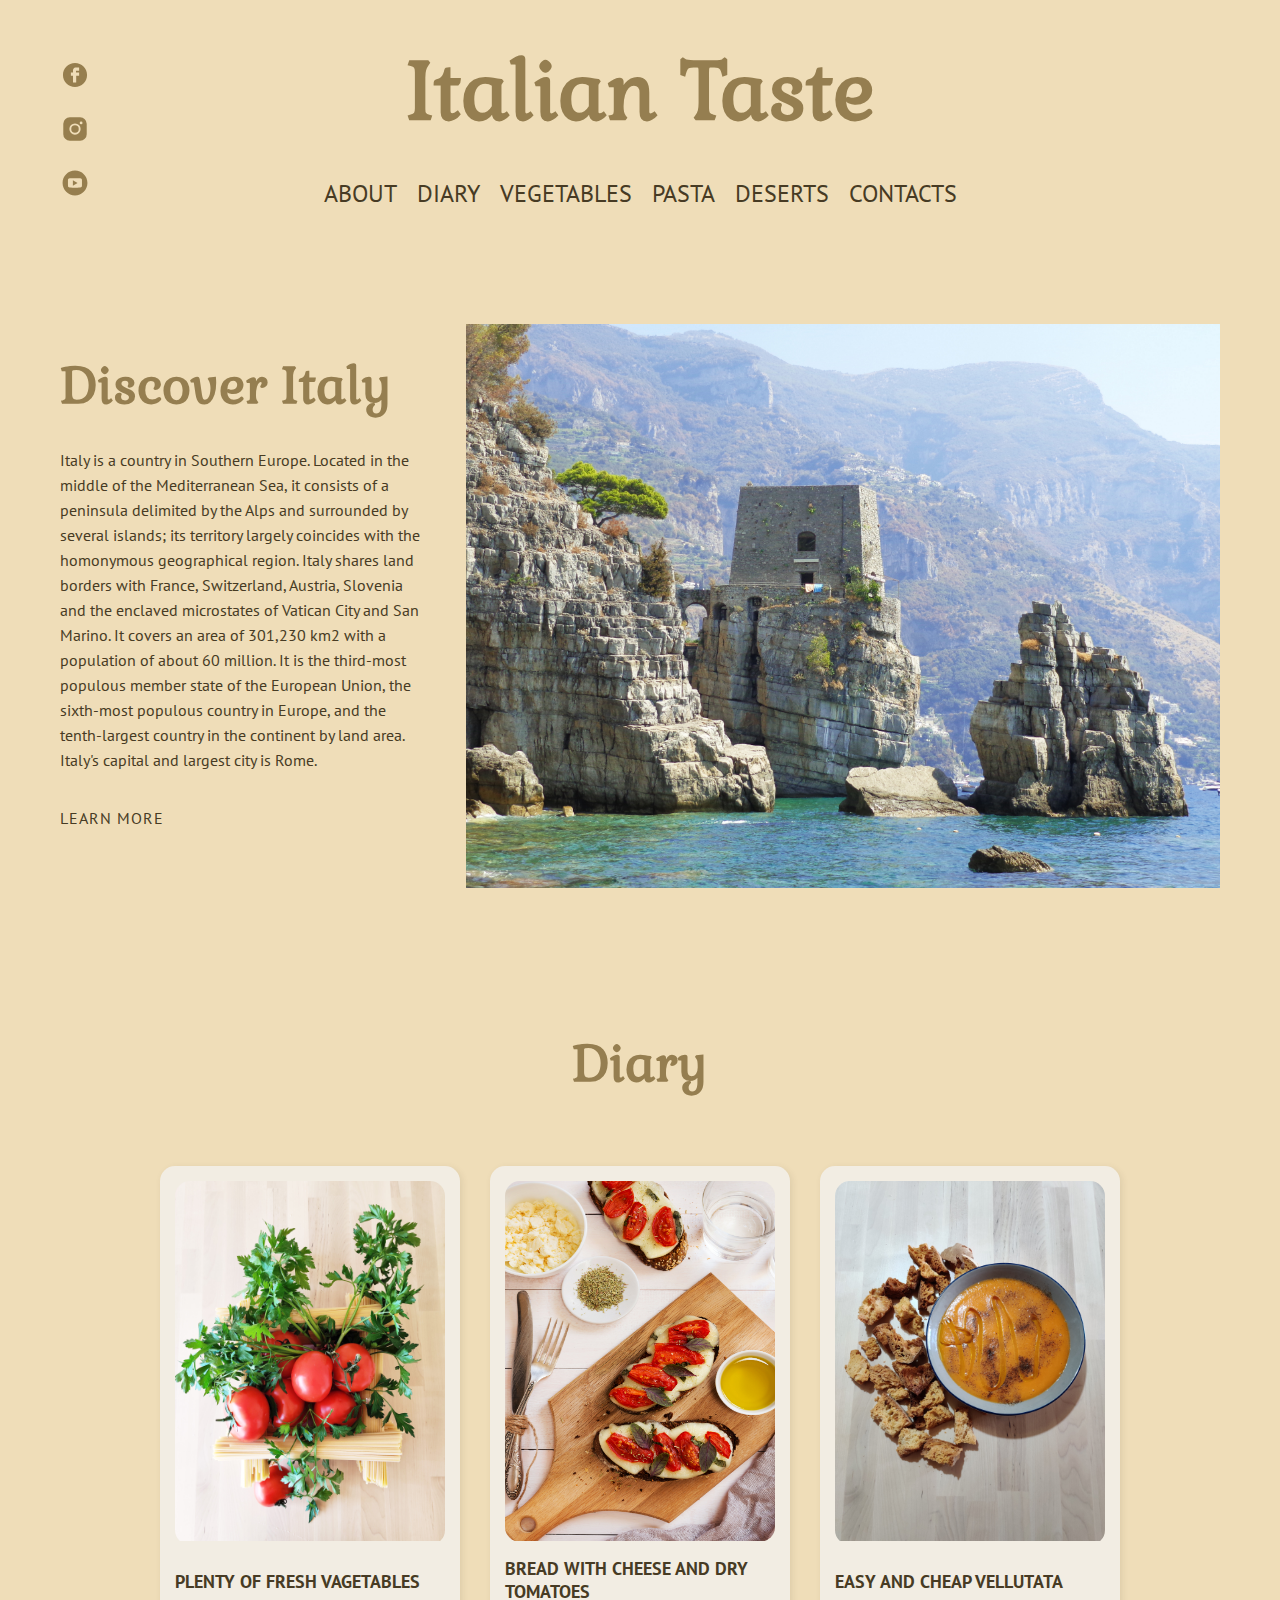
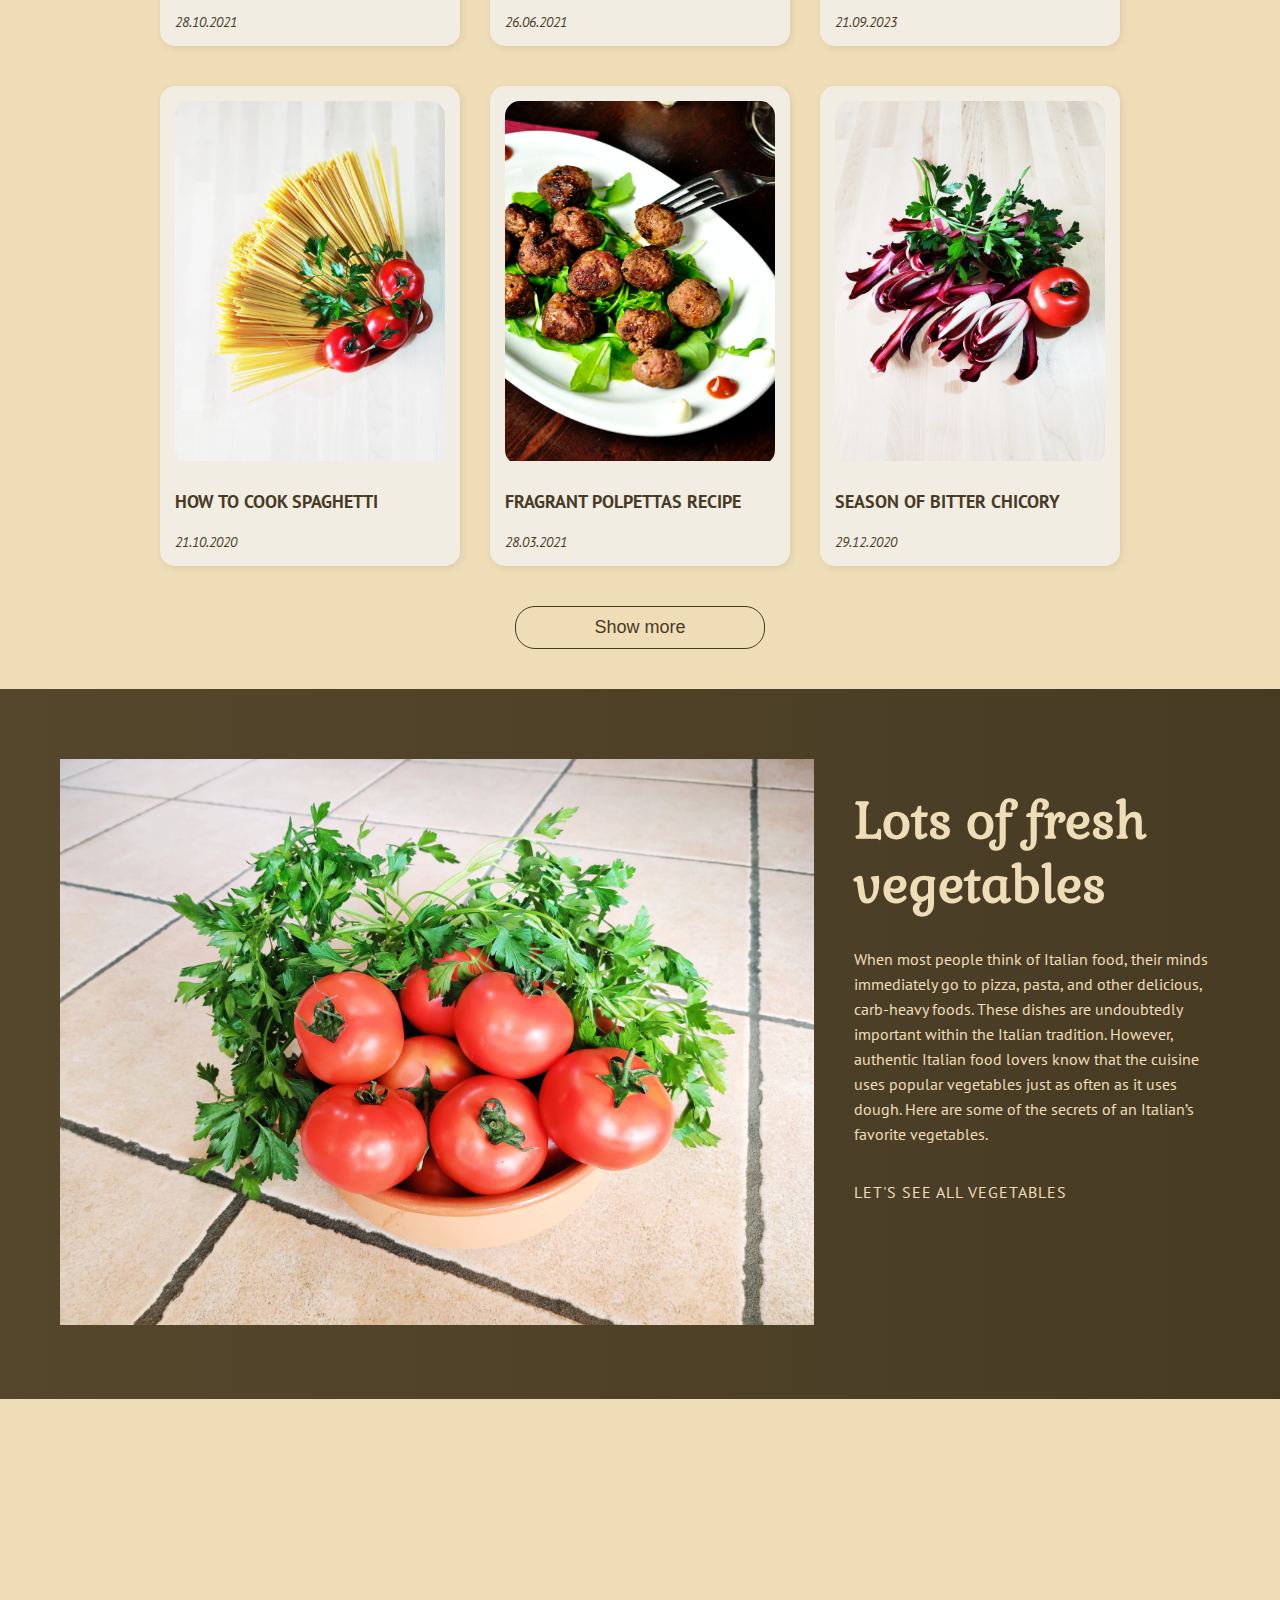
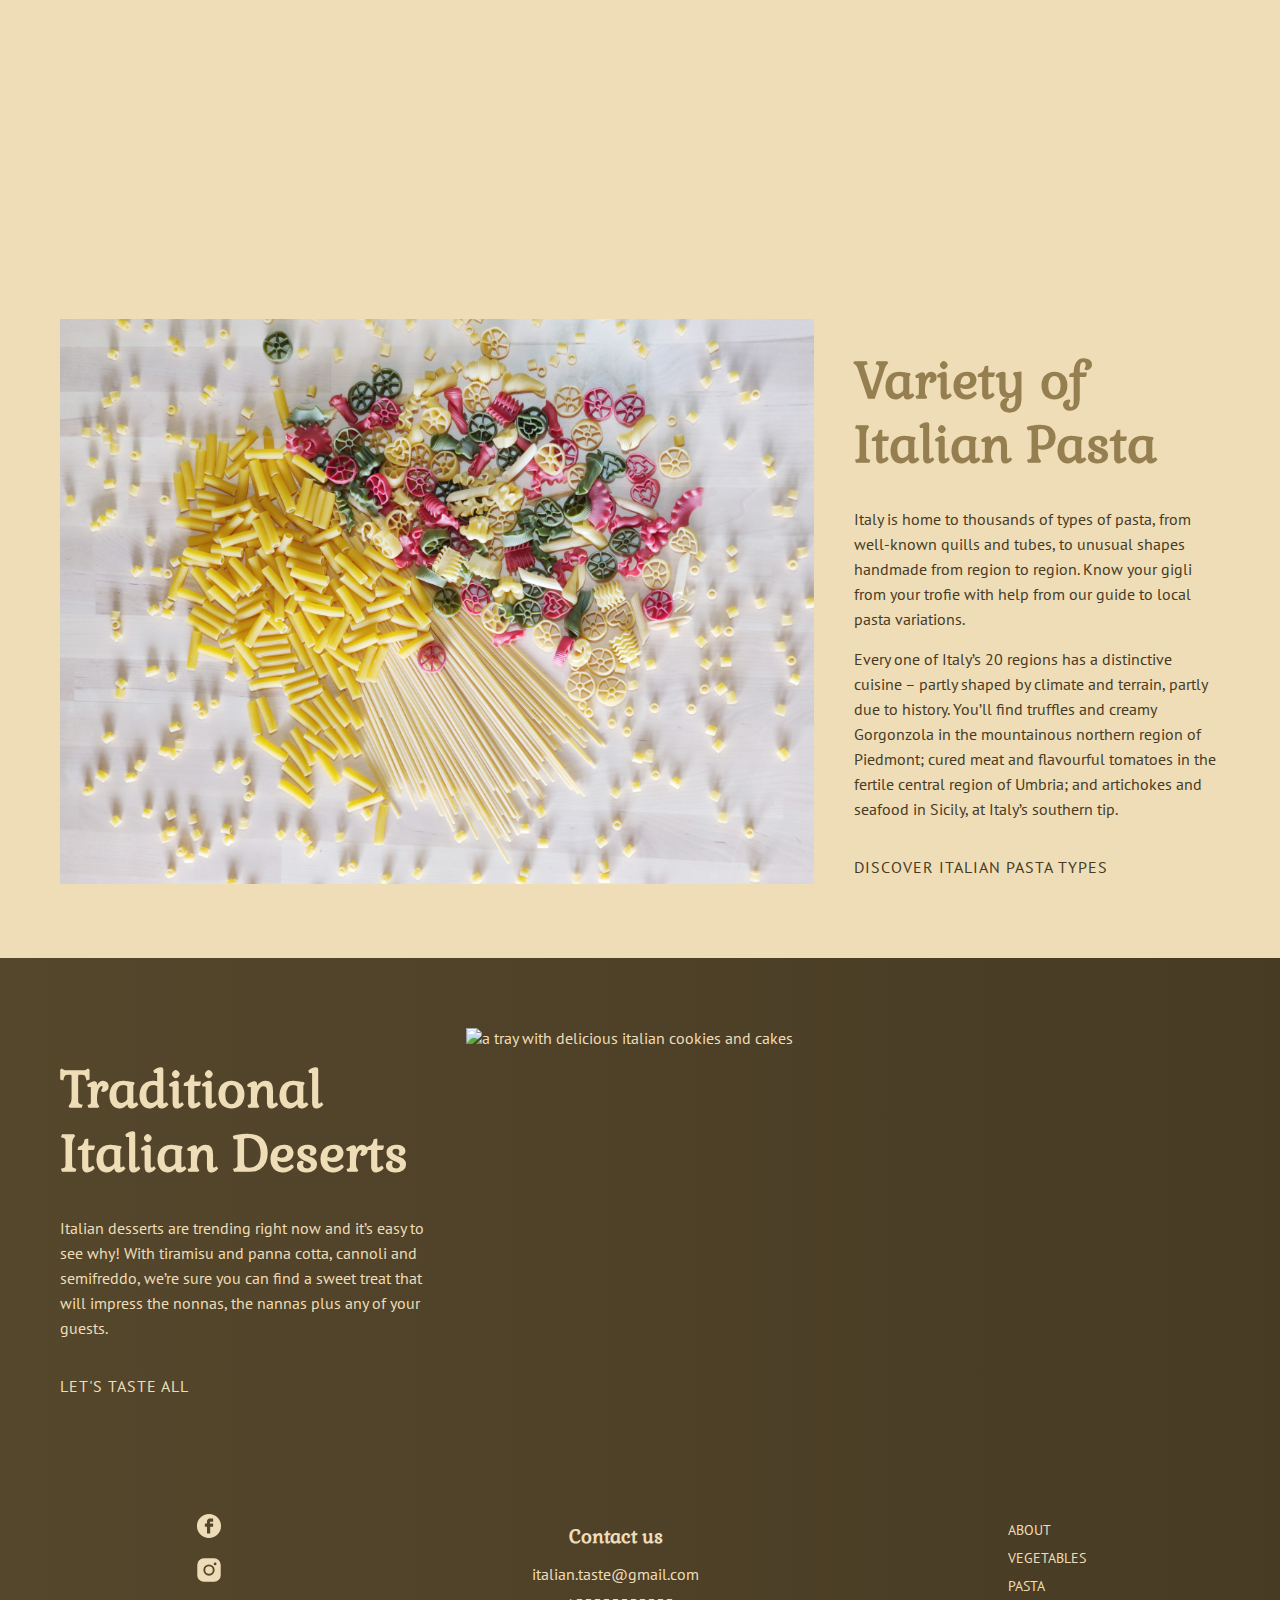
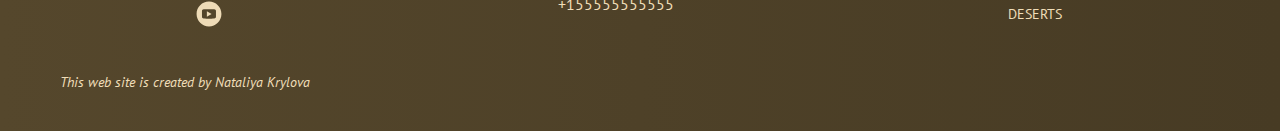
==== commit 7047e8dd: "refactor: add settings.json file and delete trailing slashes in void-element" ====
--- a/index.html
+++ b/index.html
@@ -1,17 +1,16 @@
 <!DOCTYPE html>
 <html lang="en">
   <head>
-    <meta charset="UTF-8" />
-    <meta http-equiv="X-UA-Compatible" content="IE=edge" />
-    <meta name="viewport" content="width=device-width, initial-scale=1.0" />
-    <link rel="shortcut icon" href="./images/favico.ico" type="image/x-icon" />
-    <link rel="preconnect" href="https://fonts.googleapis.com" />
-    <link rel="preconnect" href="https://fonts.gstatic.com" crossorigin />
+    <meta charset="UTF-8">
+    <meta http-equiv="X-UA-Compatible" content="IE=edge">
+    <meta name="viewport" content="width=device-width, initial-scale=1.0">
+    <link rel="shortcut icon" href="./images/favico.ico" type="image/x-icon">
+    <link rel="preconnect" href="https://fonts.googleapis.com">
+    <link rel="preconnect" href="https://fonts.gstatic.com" crossorigin>
     <link
       href="https://fonts.googleapis.com/css2?family=Gabriela&family=PT+Sans:ital@0;1&display=swap"
-      rel="stylesheet"
-    />
-    <link rel="stylesheet" href="css/style.css" />
+      rel="stylesheet">
+    <link rel="stylesheet" href="css/style.css">
     <title>Taste of Italy - Italian Food Blog</title>
   </head>
   <body>
@@ -104,8 +103,7 @@
               <img
                 class="flex-block__image"
                 src="./images/main/about-img.jpg"
-                alt="Old tower in Positano, Amalfy coast, Mediterranean sea"
-              />
+                alt="Old tower in Positano, Amalfy coast, Mediterranean sea">
             </div>
           </div>
         </div>
@@ -115,96 +113,6 @@
         <div class="container">
           <h2 class="section__title">Diary</h2>
           <ul class="block-grid" id="diary-cards-wrapper">
-            <!-- <li class="block-grid__item">
-              <a href="" class="block-grid__link card">
-                <h3 class="card__title">Choose season's vegetables</h3>
-                <p class="card__date">
-                  <time class="card__time">20.03.2023</time>
-                </p>
-                <div class="card__image-wrapper">
-                  <img
-                    src="./images/diary-images/1.jpg"
-                    alt="red tomatoes with fresh green celary"
-                    class="card__image"
-                  />
-                </div>
-              </a>
-            </li>
-            <li class="block-grid__item">
-              <a href="" class="block-grid__link card">
-                <h3 class="card__title">Cherry jam's secrets</h3>
-                <p class="card__date">
-                  <time class="card__time">10.03.2023</time>
-                </p>
-                <div class="card__image-wrapper">
-                  <img
-                    src="./images/diary-images/2.jpg"
-                    alt="fresh red cherries in orange pot"
-                    class="card__image"
-                  />
-                </div>
-              </a>
-            </li>
-            <li class="block-grid__item">
-              <a href="" class="block-grid__link card">
-                <h3 class="card__title">Simple recipe with spaghetti</h3>
-                <p class="card__date">
-                  <time class="card__time">25.01.2023</time>
-                </p>
-                <div class="card__image-wrapper">
-                  <img
-                    src="./images/diary-images/3.jpg"
-                    alt="italian dry spaghetti with fresh tomatoes"
-                    class="card__image"
-                  />
-                </div>
-              </a>
-            </li>
-            <li class="block-grid__item">
-              <a href="" class="block-grid__link card">
-                <h3 class="card__title">Unexpected pancake</h3>
-                <p class="card__date">
-                  <time class="card__time">06.01.2023</time>
-                </p>
-                <div class="card__image-wrapper">
-                  <img
-                    src="./images/diary-images/4.jpg"
-                    alt="delicious pancakes decorated with fresh cherries"
-                    class="card__image"
-                  />
-                </div>
-              </a>
-            </li>
-            <li class="block-grid__item">
-              <a href="" class="block-grid__link card">
-                <h3 class="card__title">How to choose spaghetti</h3>
-                <p class="card__date">
-                  <time class="card__time">28.12.2022</time>
-                </p>
-                <div class="card__image-wrapper">
-                  <img
-                    src="./images/diary-images/5.jpg"
-                    alt="italian dry spaghetti in wicker basket"
-                    class="card__image"
-                  />
-                </div>
-              </a>
-            </li>
-            <li class="block-grid__item">
-              <a href="" class="block-grid__link card">
-                <h3 class="card__title">Wine or rice? Let's try both</h3>
-                <p class="card__date">
-                  <time class="card__time">15.11.2022</time>
-                </p>
-                <div class="card__image-wrapper">
-                  <img
-                    src="./images/diary-images/6.jpg"
-                    alt="italian red wine rice with a glass of red wine"
-                    class="card__image"
-                  />
-                </div>
-              </a>
-            </li> -->
           </ul>
           <button class="button" id="diary-cards-btn">Show more</button>
         </div>
@@ -241,8 +149,7 @@
               <img
                 src="./images/main/vegetables-img.jpg"
                 alt="fresh red tomatoes and green celery"
-                class="flex-block__image"
-              />
+                class="flex-block__image">
             </div>
           </div>
         </div>
@@ -288,8 +195,7 @@
               <img
                 src="./images/main/pasta-img.jpg"
                 alt="Different types of italian dry pasta"
-                class="flex-block__image"
-              />
+                class="flex-block__image">
             </div>
           </div>
         </div>
@@ -321,8 +227,7 @@
               <img
                 src="./images/main/deserts-img.jpg"
                 alt="a tray with delicious italian cookies and cakes"
-                class="flex-block__image"
-              />
+                class="flex-block__image">
             </div>
           </div>
         </div>
--- a/css/style.css
+++ b/css/style.css
@@ -43,6 +43,10 @@
     color: var(--primary-text-color);
 }
 
+.block {
+    overflow-y: hidden;
+}
+
 h1,
 h2,
 h3 {
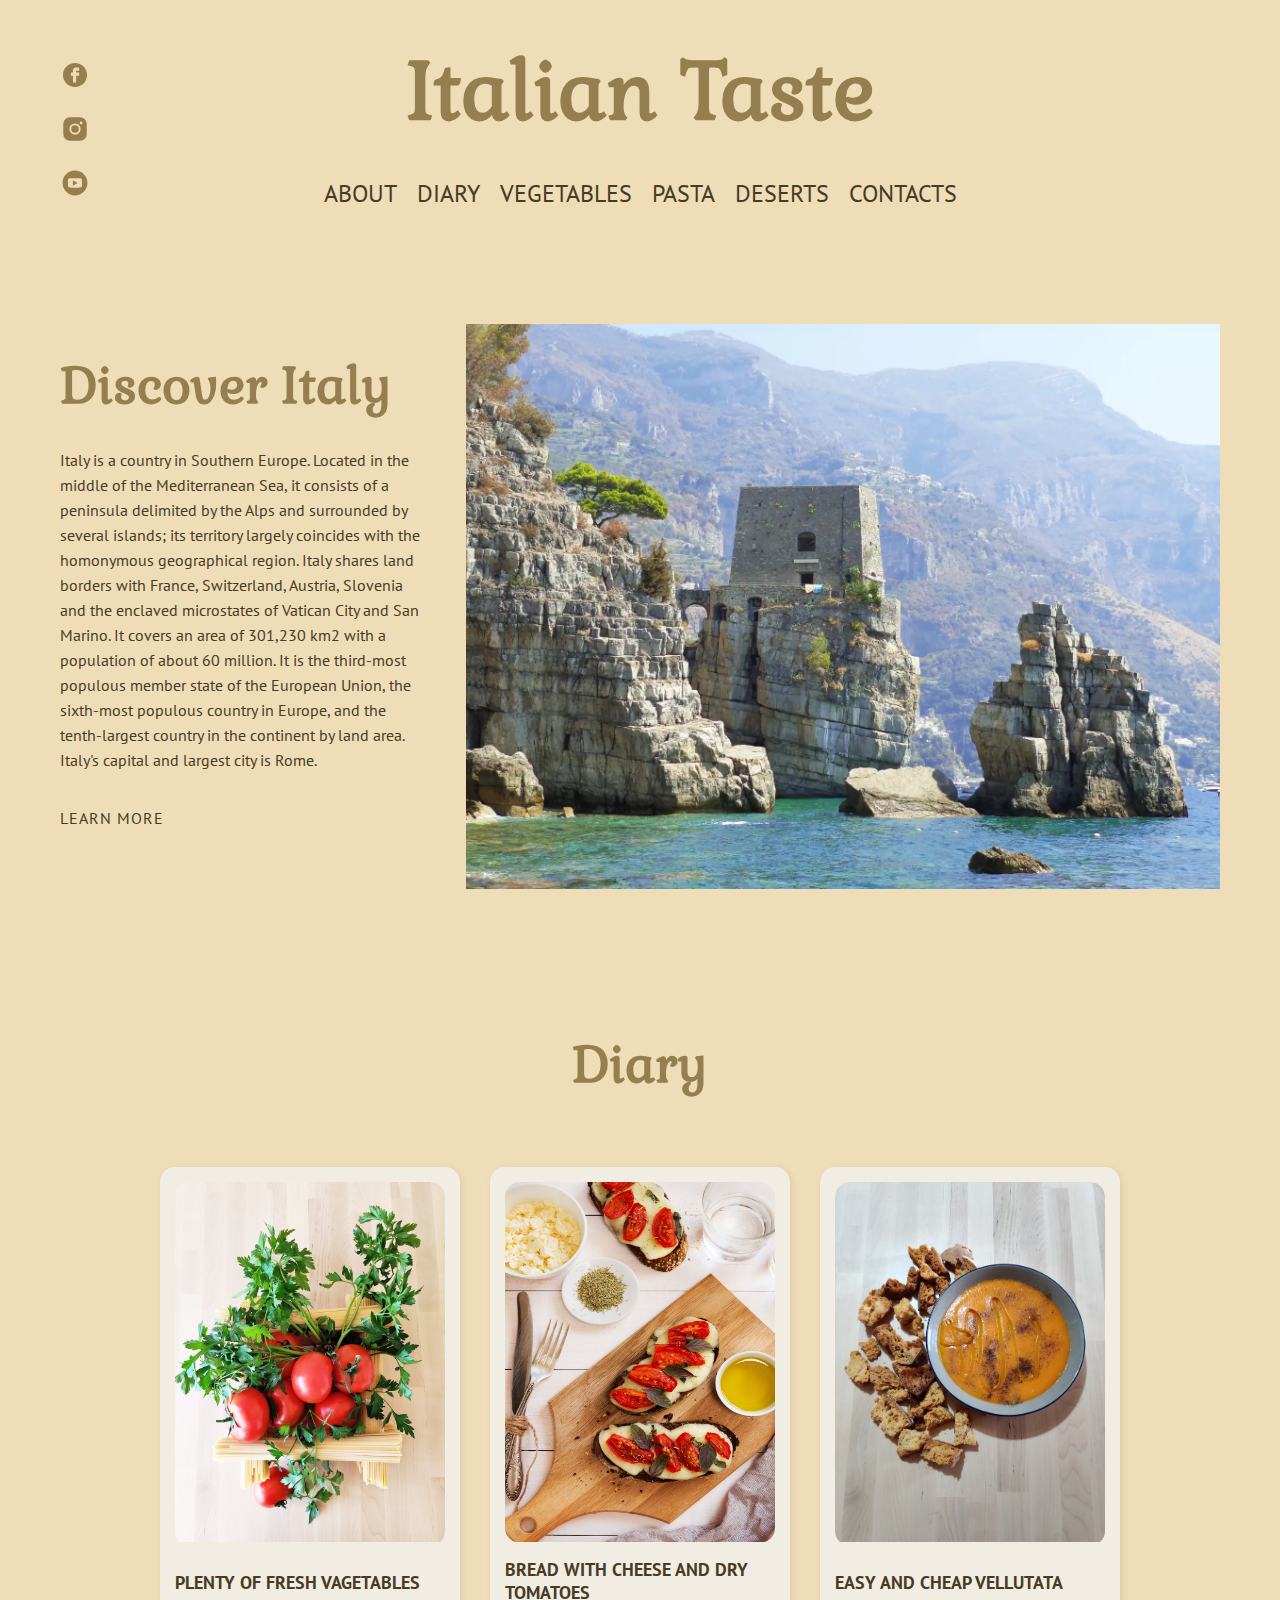
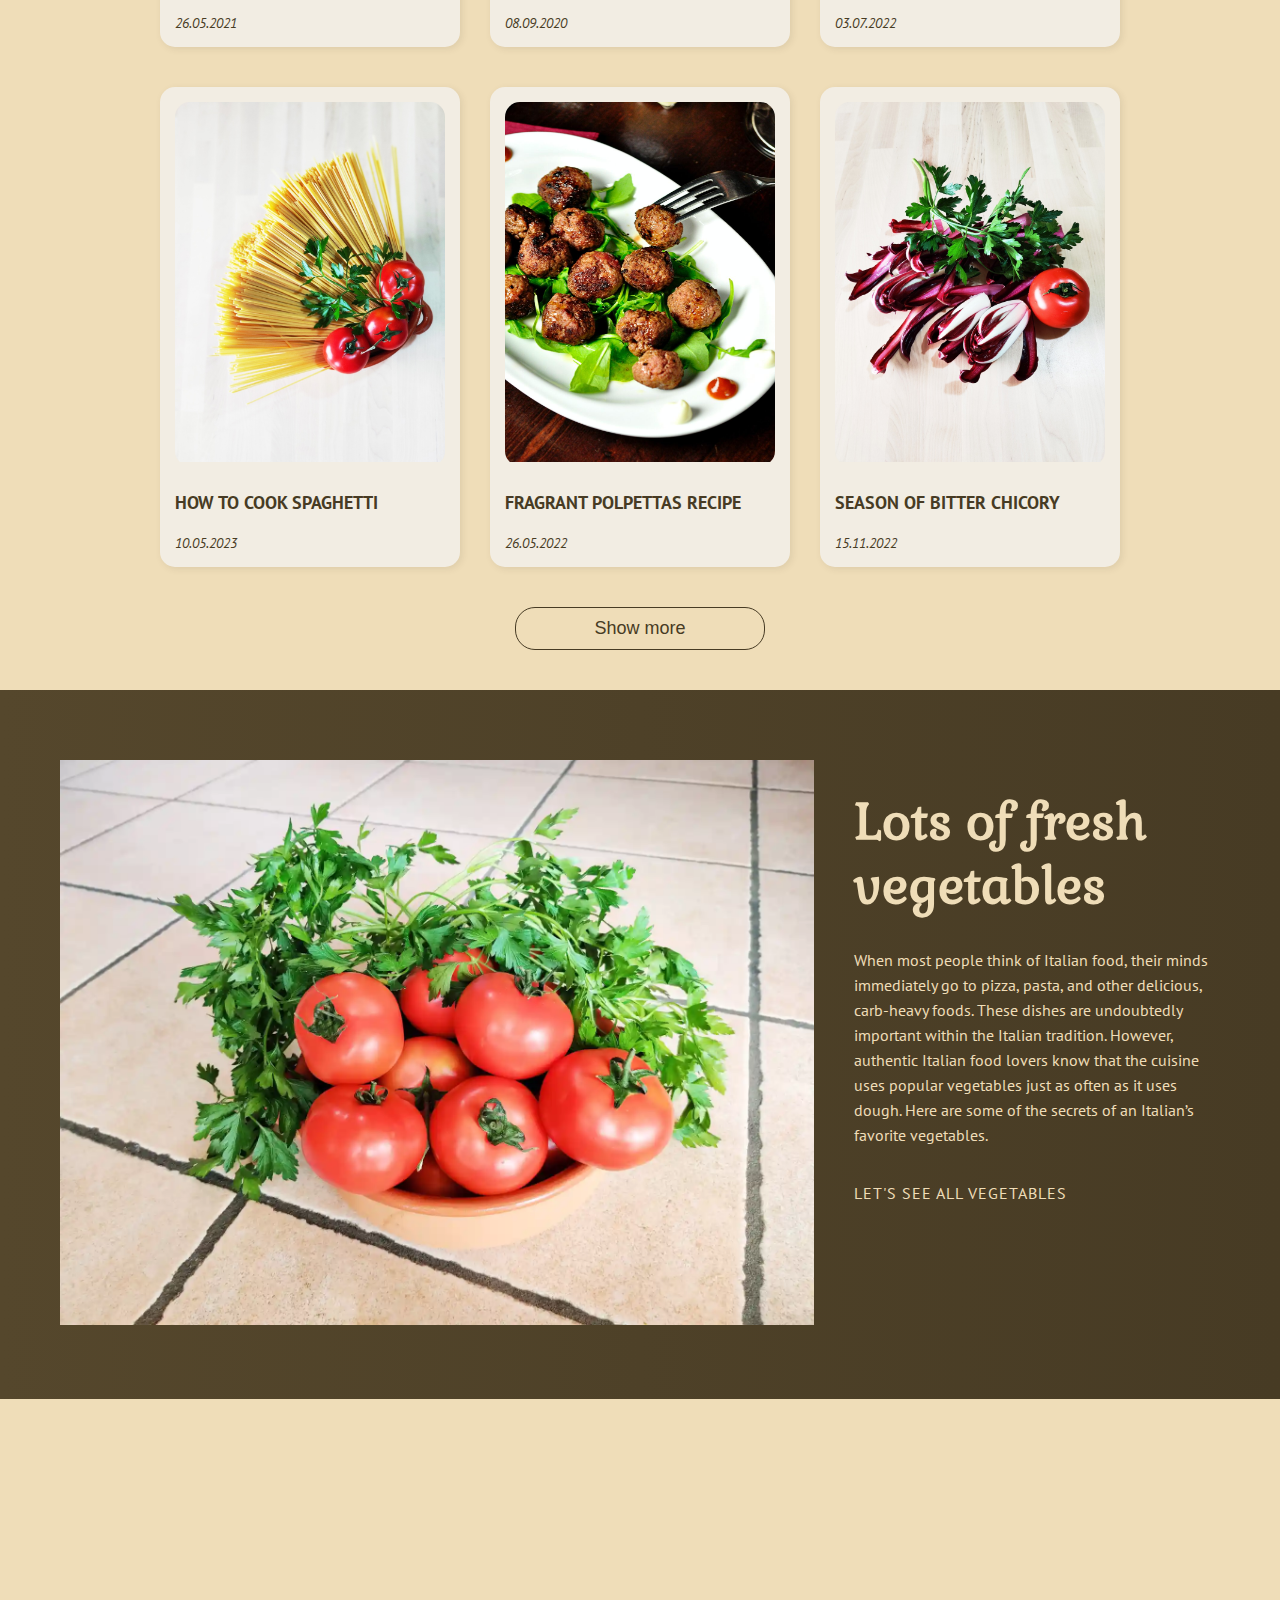
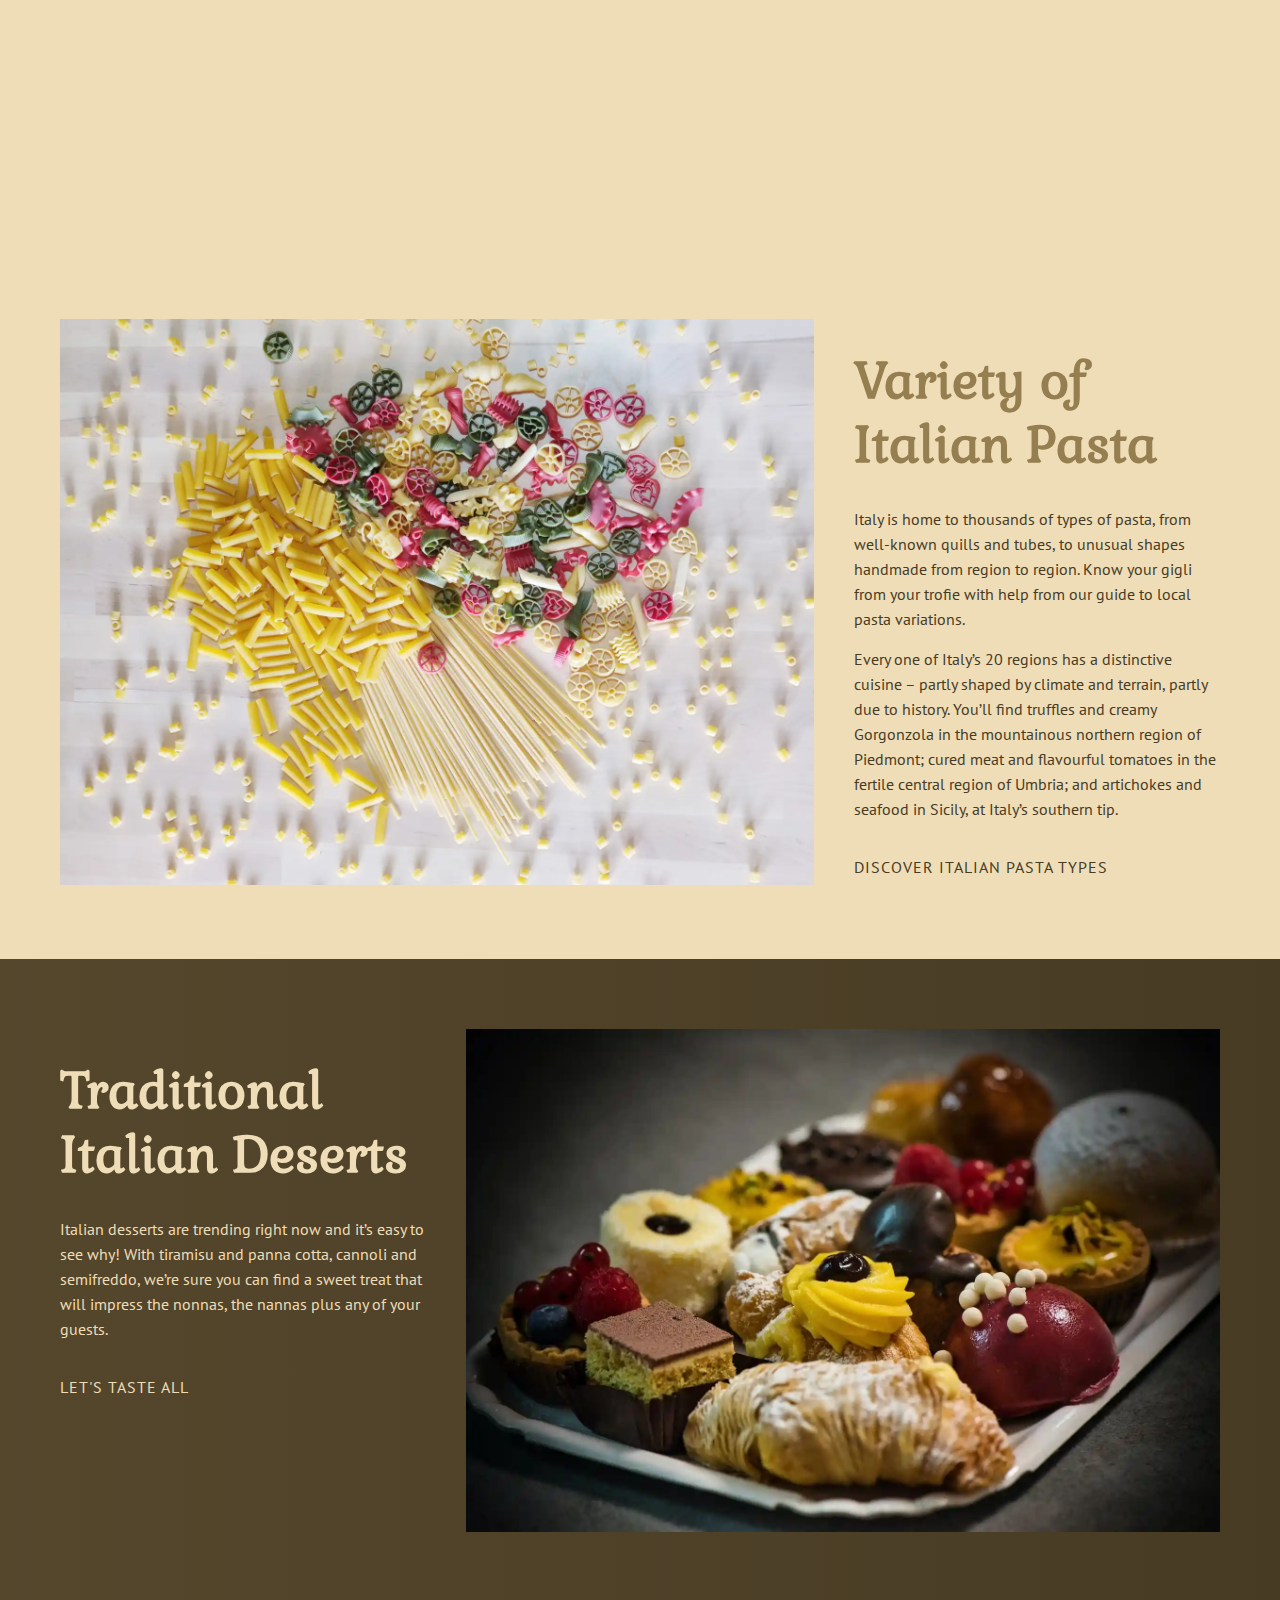
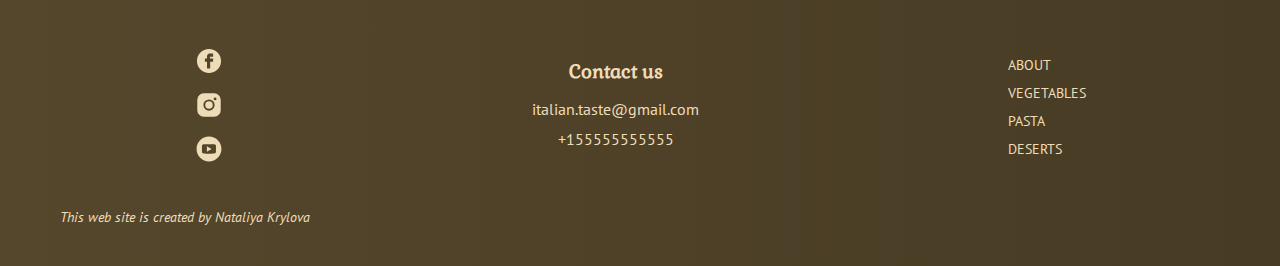
==== commit 2e05c8fe: "optimaze pictures, add picture tag and webp format" ====
--- a/index.html
+++ b/index.html
@@ -100,10 +100,16 @@
               >
             </div>
             <div class="flex-block__column flex-block__column_image">
-              <img
+              <picture>
+                <source srcset="./images/main/about-img.webp" type="image/webp"
+                ></source>
+                <source srcset="./images/main/about-img.jpg" type="image/jpg"
+                ></source>
+                <img
                 class="flex-block__image"
                 src="./images/main/about-img.jpg"
                 alt="Old tower in Positano, Amalfy coast, Mediterranean sea">
+              </picture>
             </div>
           </div>
         </div>
@@ -146,10 +152,16 @@
               >
             </div>
             <div class="flex-block__column flex-block__column_image">
-              <img
+              <picture>
+                <source srcset="./images/main/vegetables-img.webp" type="image/webp"
+                ></source>
+                <source srcset="./images/main/vegetables-img.jpg" type="image/jpg"
+                ></source>
+                <img
                 src="./images/main/vegetables-img.jpg"
                 alt="fresh red tomatoes and green celery"
                 class="flex-block__image">
+              </picture>
             </div>
           </div>
         </div>
@@ -192,10 +204,16 @@
               >
             </div>
             <div class="flex-block__column flex-block__column_image">
-              <img
+              <picture>
+                <source srcset="./images/main/pasta-img.webp" type="image/webp"
+                ></source>
+                <source srcset="./images/main/pasta-img.jpg" type="image/jpg"
+                ></source>
+                <img
                 src="./images/main/pasta-img.jpg"
                 alt="Different types of italian dry pasta"
                 class="flex-block__image">
+              </picture>
             </div>
           </div>
         </div>
@@ -224,10 +242,16 @@
               >
             </div>
             <div class="flex-block__column flex-block__column_image">
-              <img
+              <picture>
+                <source srcset="./images/main/deserts-img.webp" type="image/webp"
+                ></source>
+                <source srcset="./images/main/deserts-img.jpg" type="image/jpg"
+                ></source>
+                <img
                 src="./images/main/deserts-img.jpg"
                 alt="a tray with delicious italian cookies and cakes"
                 class="flex-block__image">
+              </picture>
             </div>
           </div>
         </div>
--- a/css/style.css
+++ b/css/style.css
@@ -1,17 +1,16 @@
+@import "./block-grid.css";
 @import "./burger.css";
-@import "./container.css";
-@import "./header.css";
-@import "./social.css";
-@import "./main.css";
-@import "./section.css";
-@import "./flex-block.css";
-@import "./block-grid.css";
 @import "./button.css";
 @import "./card.css";
+@import "./container.css";
+@import "./flex-block.css";
+@import "./footer.css";
+@import "./header.css";
 @import "./parallax.css";
+@import "./section.css";
 @import "./single-card.css";
+@import "./social.css";
 @import "./visualy-hidden.css";
-@import "./footer.css";
 
 :root {
     --primary-color: #EFDDB8;
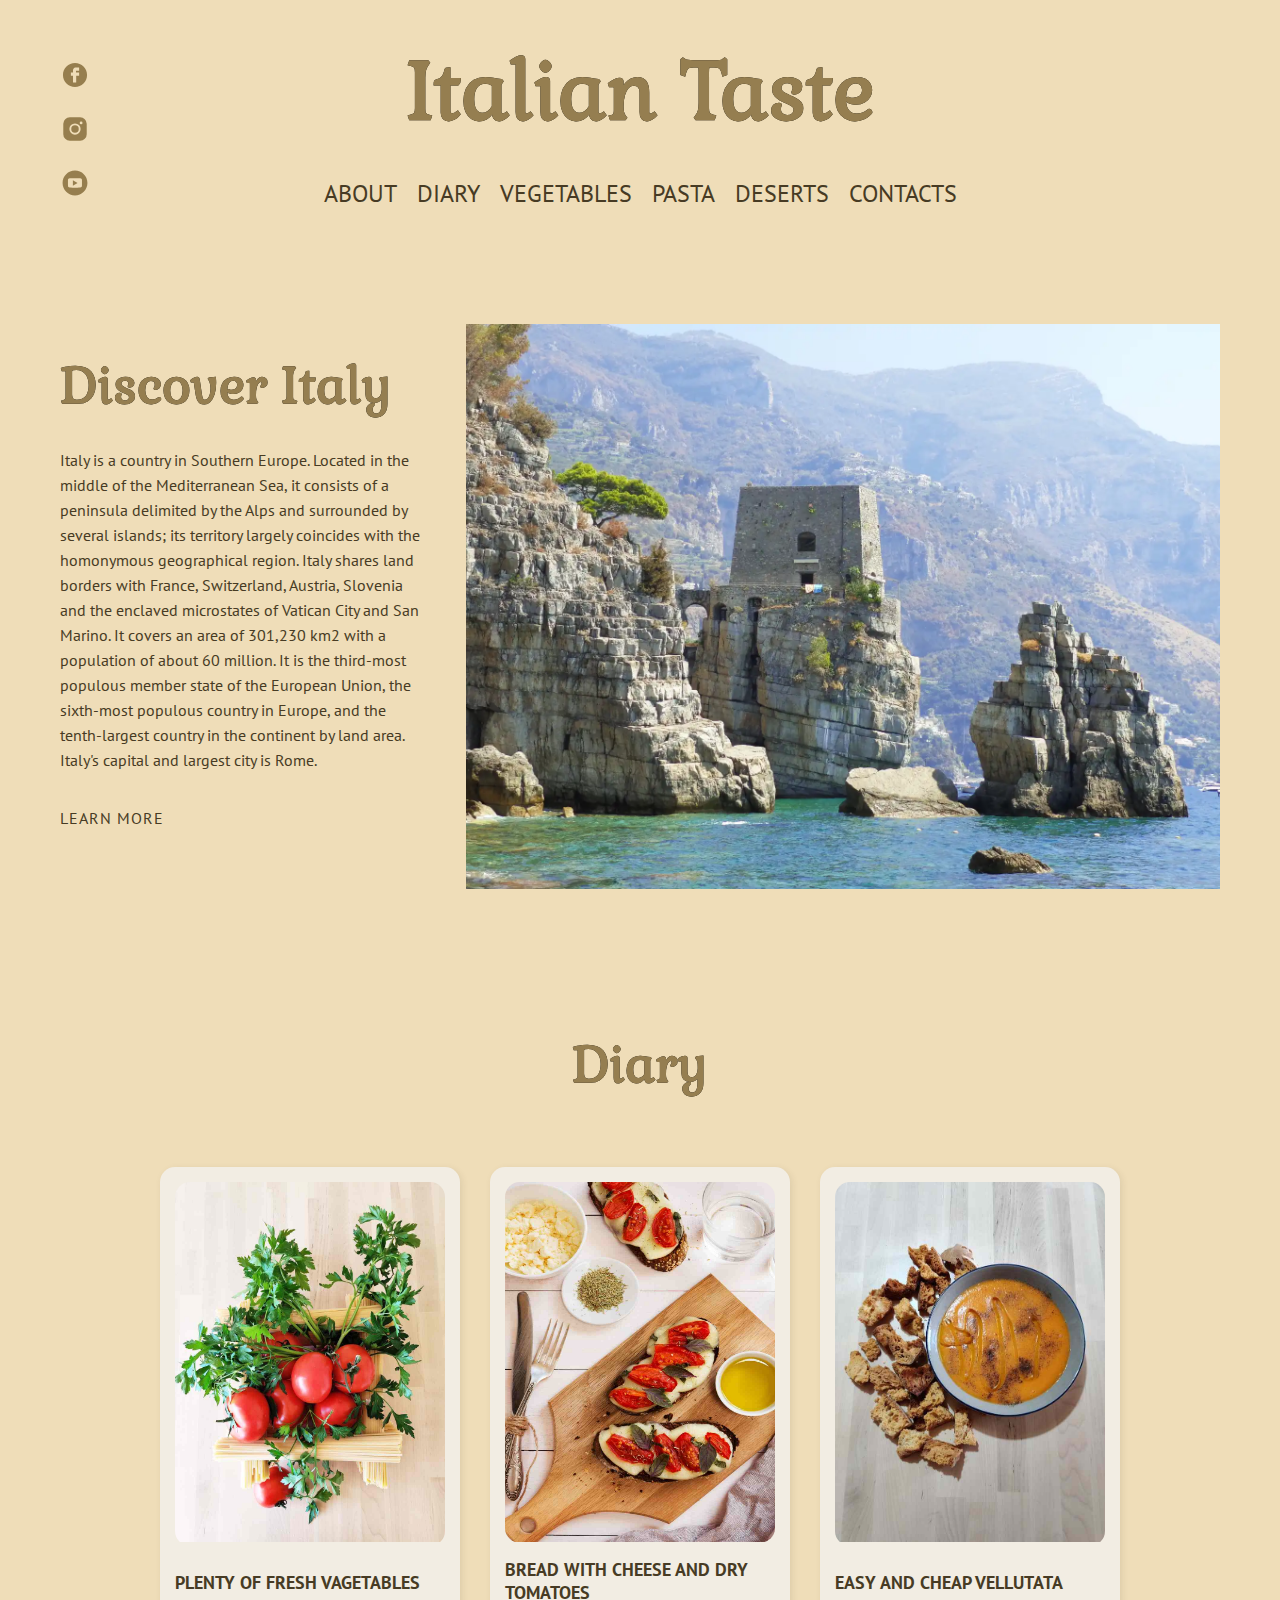
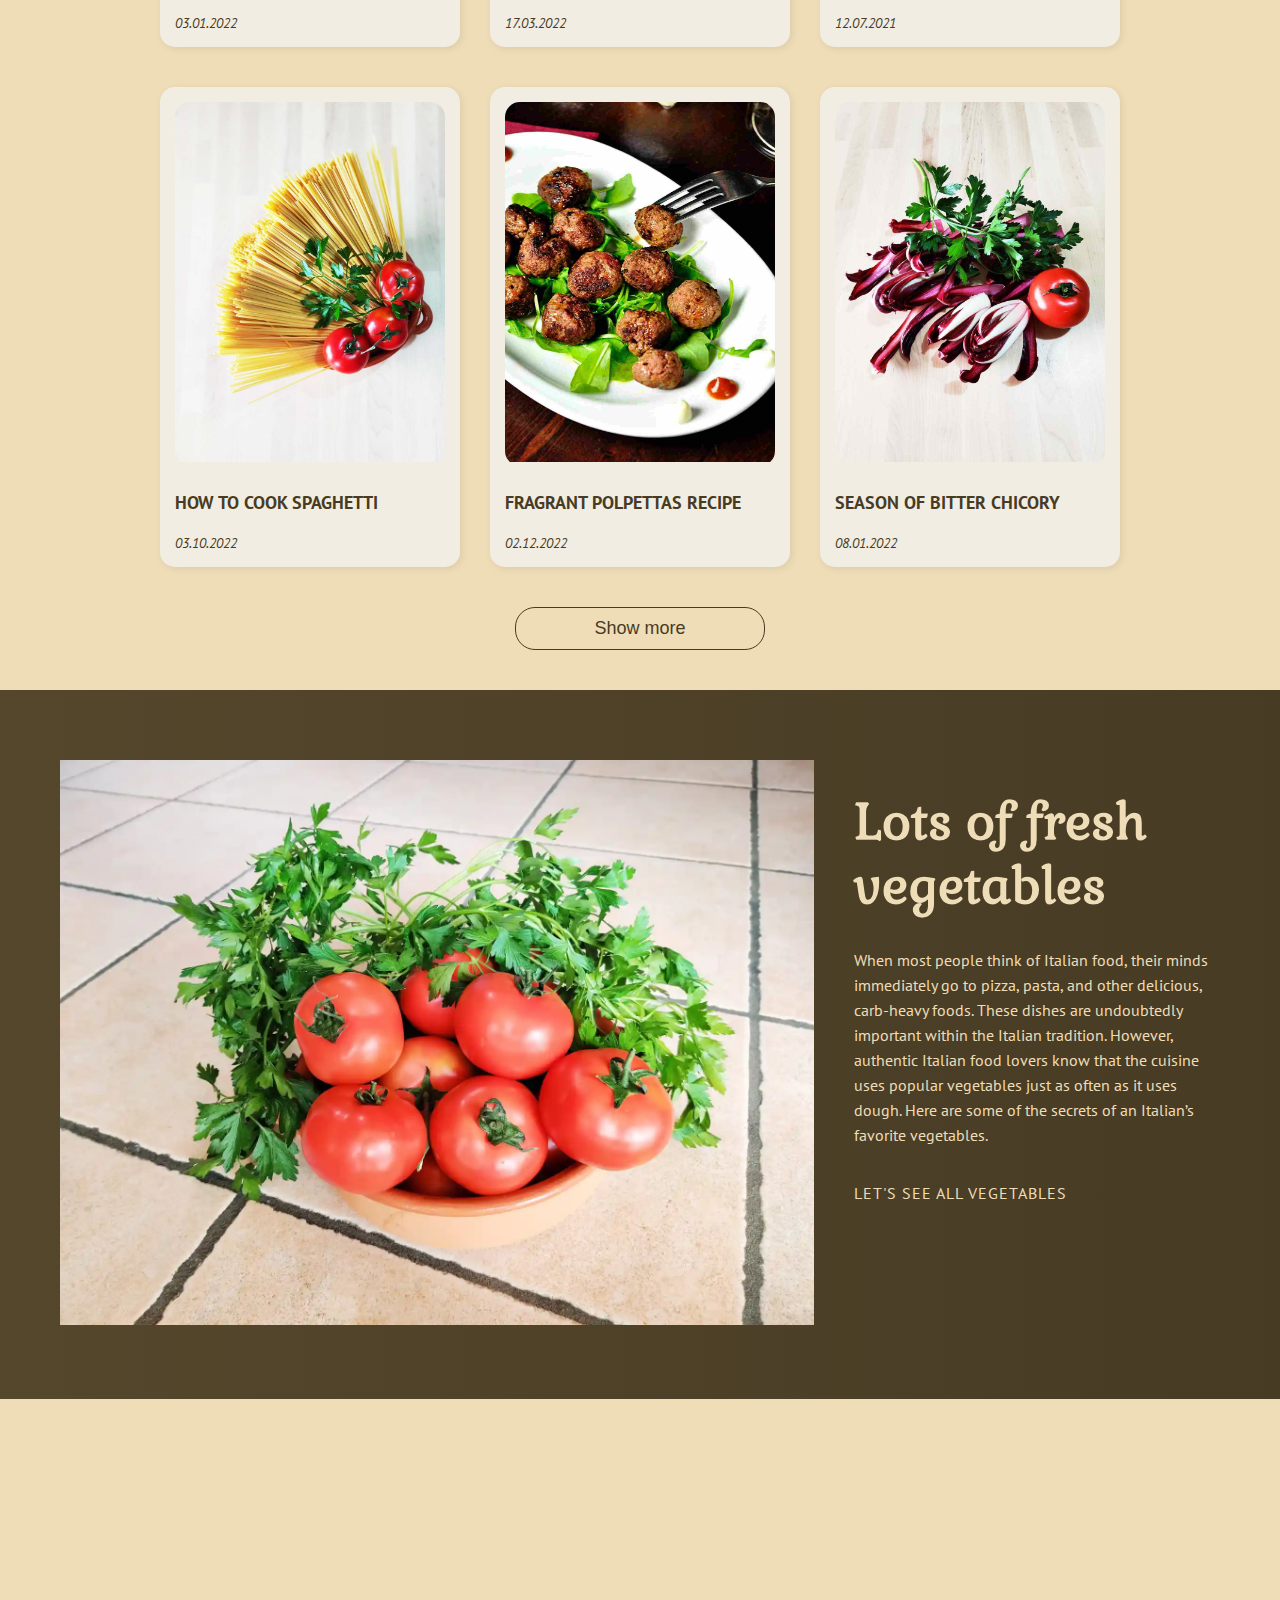
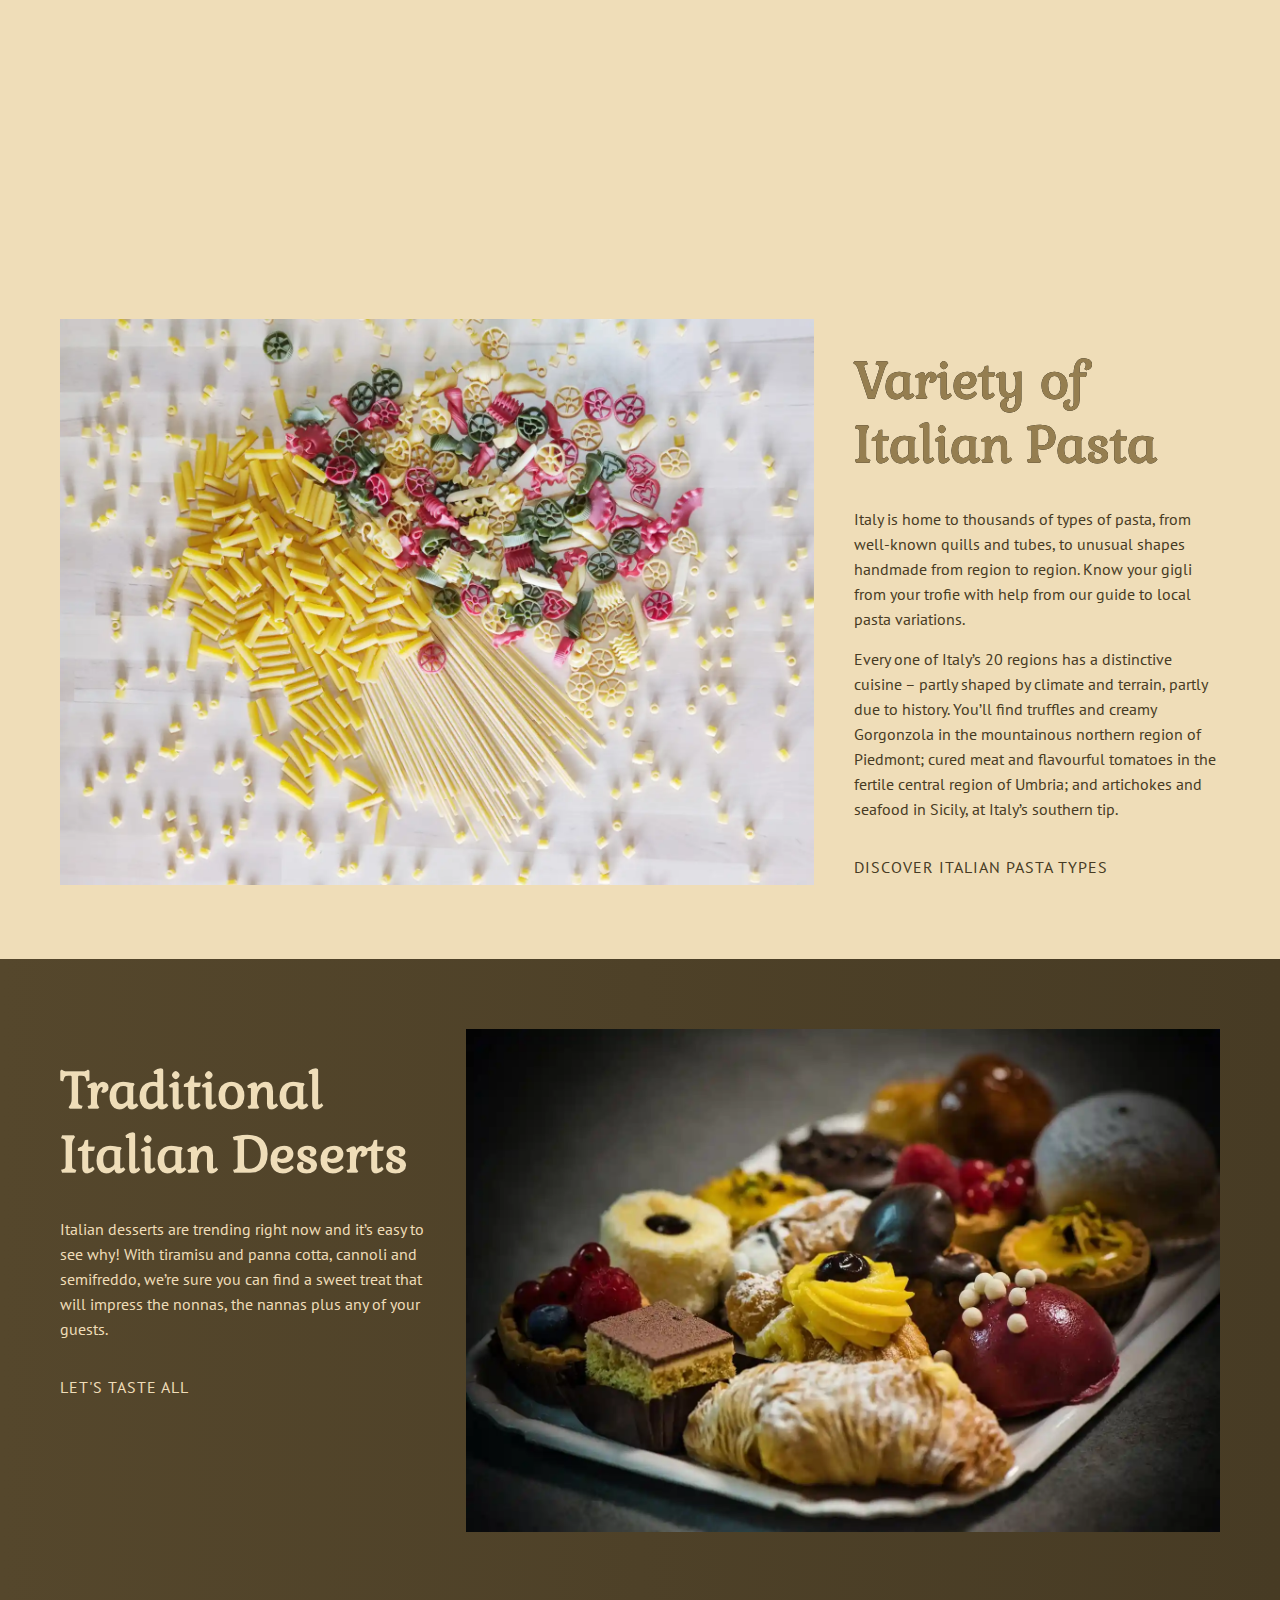
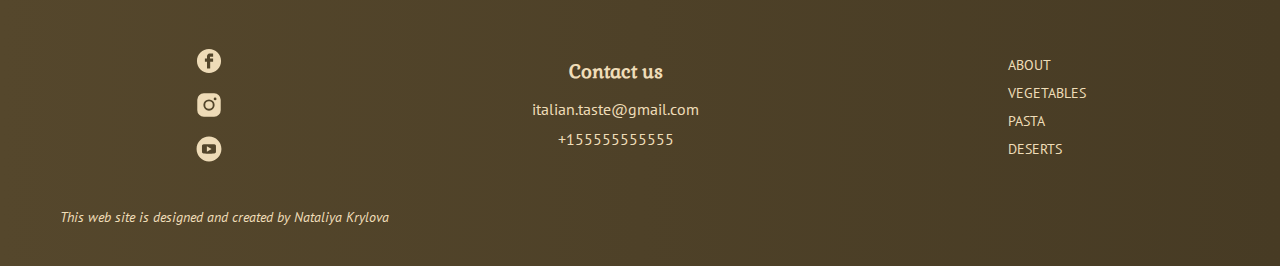
==== commit 30e95c5e: "refactor: add card images optimization and add title for social links" ====
--- a/index.html
+++ b/index.html
@@ -4,6 +4,7 @@
     <meta charset="UTF-8">
     <meta http-equiv="X-UA-Compatible" content="IE=edge">
     <meta name="viewport" content="width=device-width, initial-scale=1.0">
+    <meta name="description" content="Taste of Italy - Personal Blog about Italian Cuisine">
     <link rel="shortcut icon" href="./images/favico.ico" type="image/x-icon">
     <link rel="preconnect" href="https://fonts.googleapis.com">
     <link rel="preconnect" href="https://fonts.gstatic.com" crossorigin>
@@ -11,7 +12,7 @@
       href="https://fonts.googleapis.com/css2?family=Gabriela&family=PT+Sans:ital@0;1&display=swap"
       rel="stylesheet">
     <link rel="stylesheet" href="css/style.css">
-    <title>Taste of Italy - Italian Food Blog</title>
+    <title>Taste of Italy - Blog about Italian Cuisine</title>
   </head>
   <body>
     <header class="header">
@@ -44,25 +45,25 @@
             <li class="social__item">
               <a
                 href="https://www.facebook.com/"
-                class="social__link social__link_facebook"
+                class="social__link social__link_facebook" target="_blank" title="facebook"
               ></a>
             </li>
             <li class="social__item">
               <a
                 href="https://www.instagram.com/"
-                class="social__link social__link_instagram"
+                class="social__link social__link_instagram" target="_blank" title="instagram"
               ></a>
             </li>
             <li class="social__item">
               <a
                 href="https://www.youtube.com/"
-                class="social__link social__link_youtube"
+                class="social__link social__link_youtube" target="_blank" title="youtube"
               ></a>
             </li>
           </ul>
         </div>
         <div class="burger">
-          <button class="burger__button" id="burger-button">
+          <button class="burger__button" id="burger-button" title="Burger Menu Toggle">
             <span class="burger__line"></span>
             <span class="burger__line"></span>
             <span class="burger__line"></span>
@@ -267,21 +268,21 @@
                 <a
                   href="https://www.facebook.com/"
                   class="social__link social__link_alternative social__link_facebook"
-                  target="_blank"
+                  target="_blank" title="facebook"
                 ></a>
               </li>
               <li class="social__item">
                 <a
                   href="https://www.instagram.com/"
                   class="social__link social__link_alternative social__link_instagram"
-                  target="_blank"
+                  target="_blank" title="instagram"
                 ></a>
               </li>
               <li class="social__item">
                 <a
                   href="https://www.youtube.com/"
                   class="social__link social__link_alternative social__link_youtube"
-                  target="_blank"
+                  target="_blank" title="youtube"
                 ></a>
               </li>
             </ul>
@@ -313,10 +314,10 @@
           </ul>
         </div>
         <a
-          href="https://github.com/NataliItaly"
+          href="https://nataliitaly.github.io/rsschool-cv/"
           class="footer__author-link"
           target="_blank"
-          >This web site is created by Nataliya Krylova</a
+          >This web site is  designed and created by Nataliya Krylova</a
         >
       </div>
     </footer>
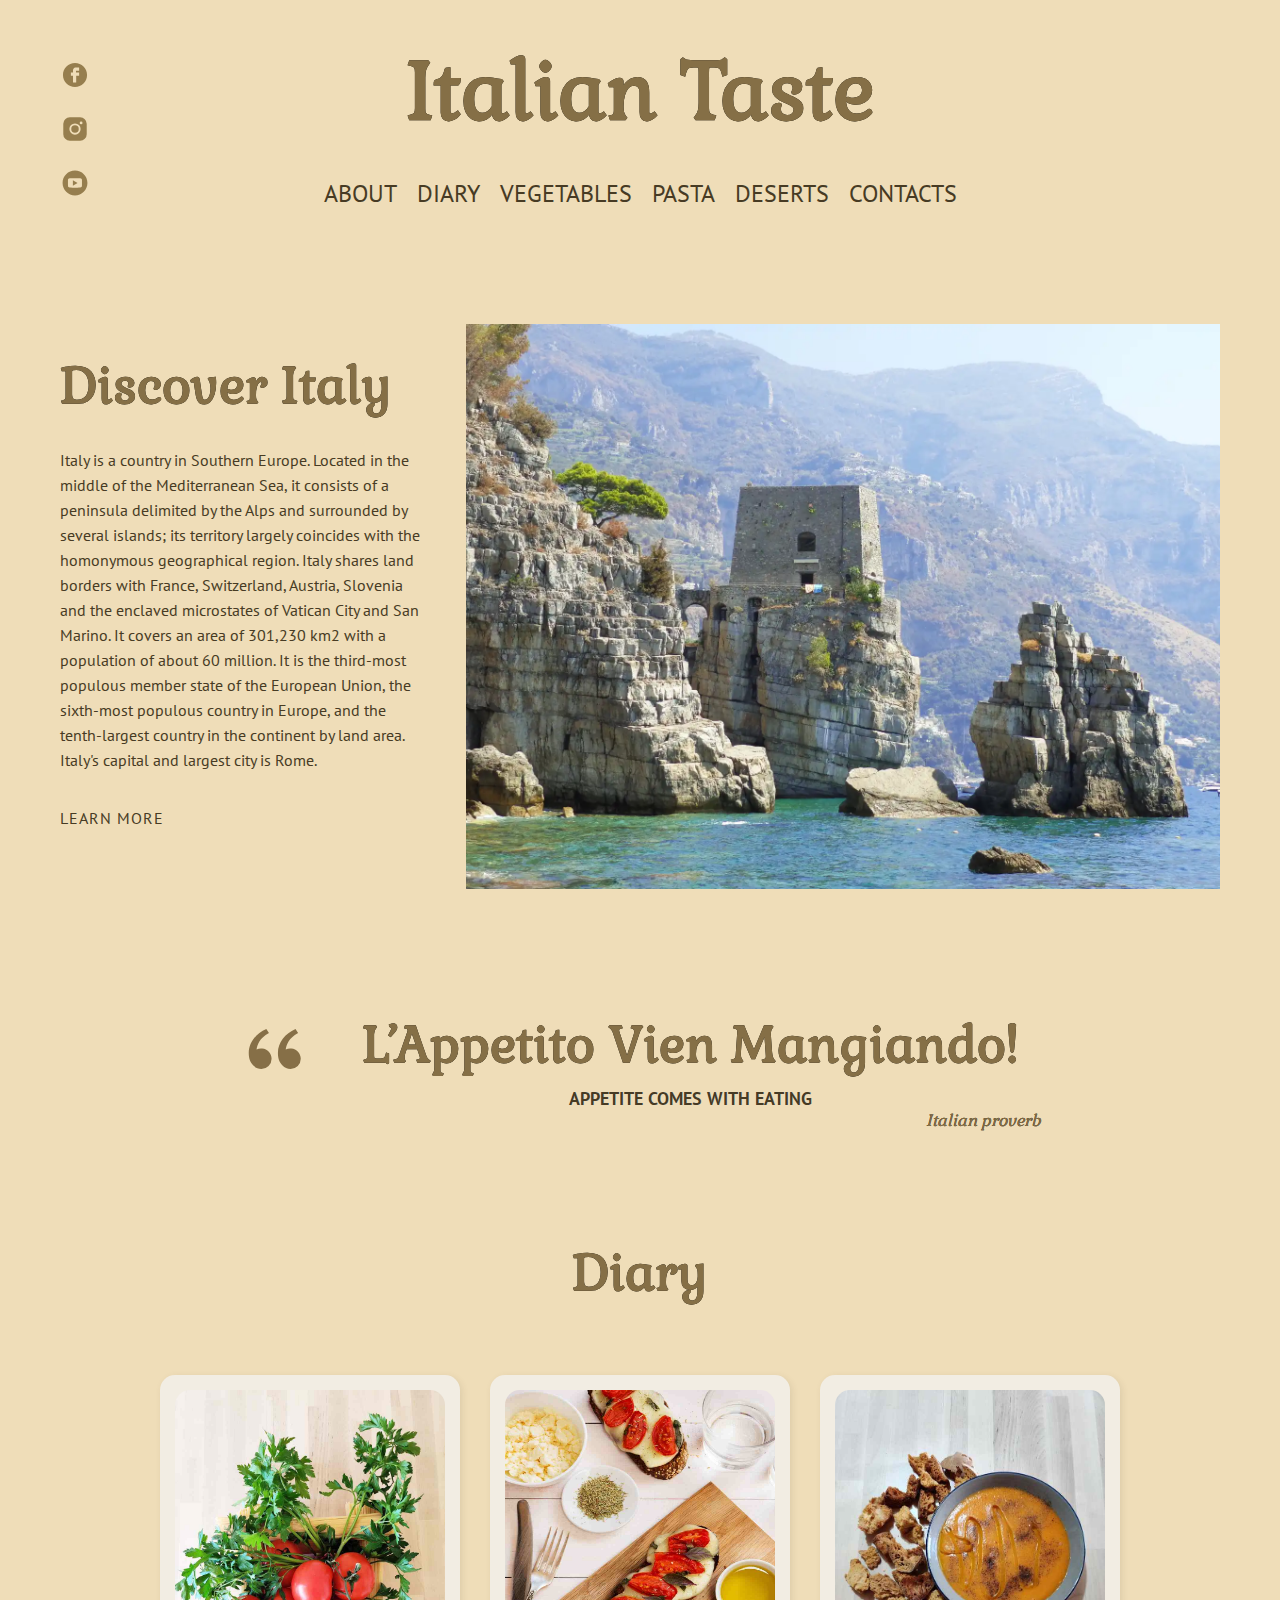
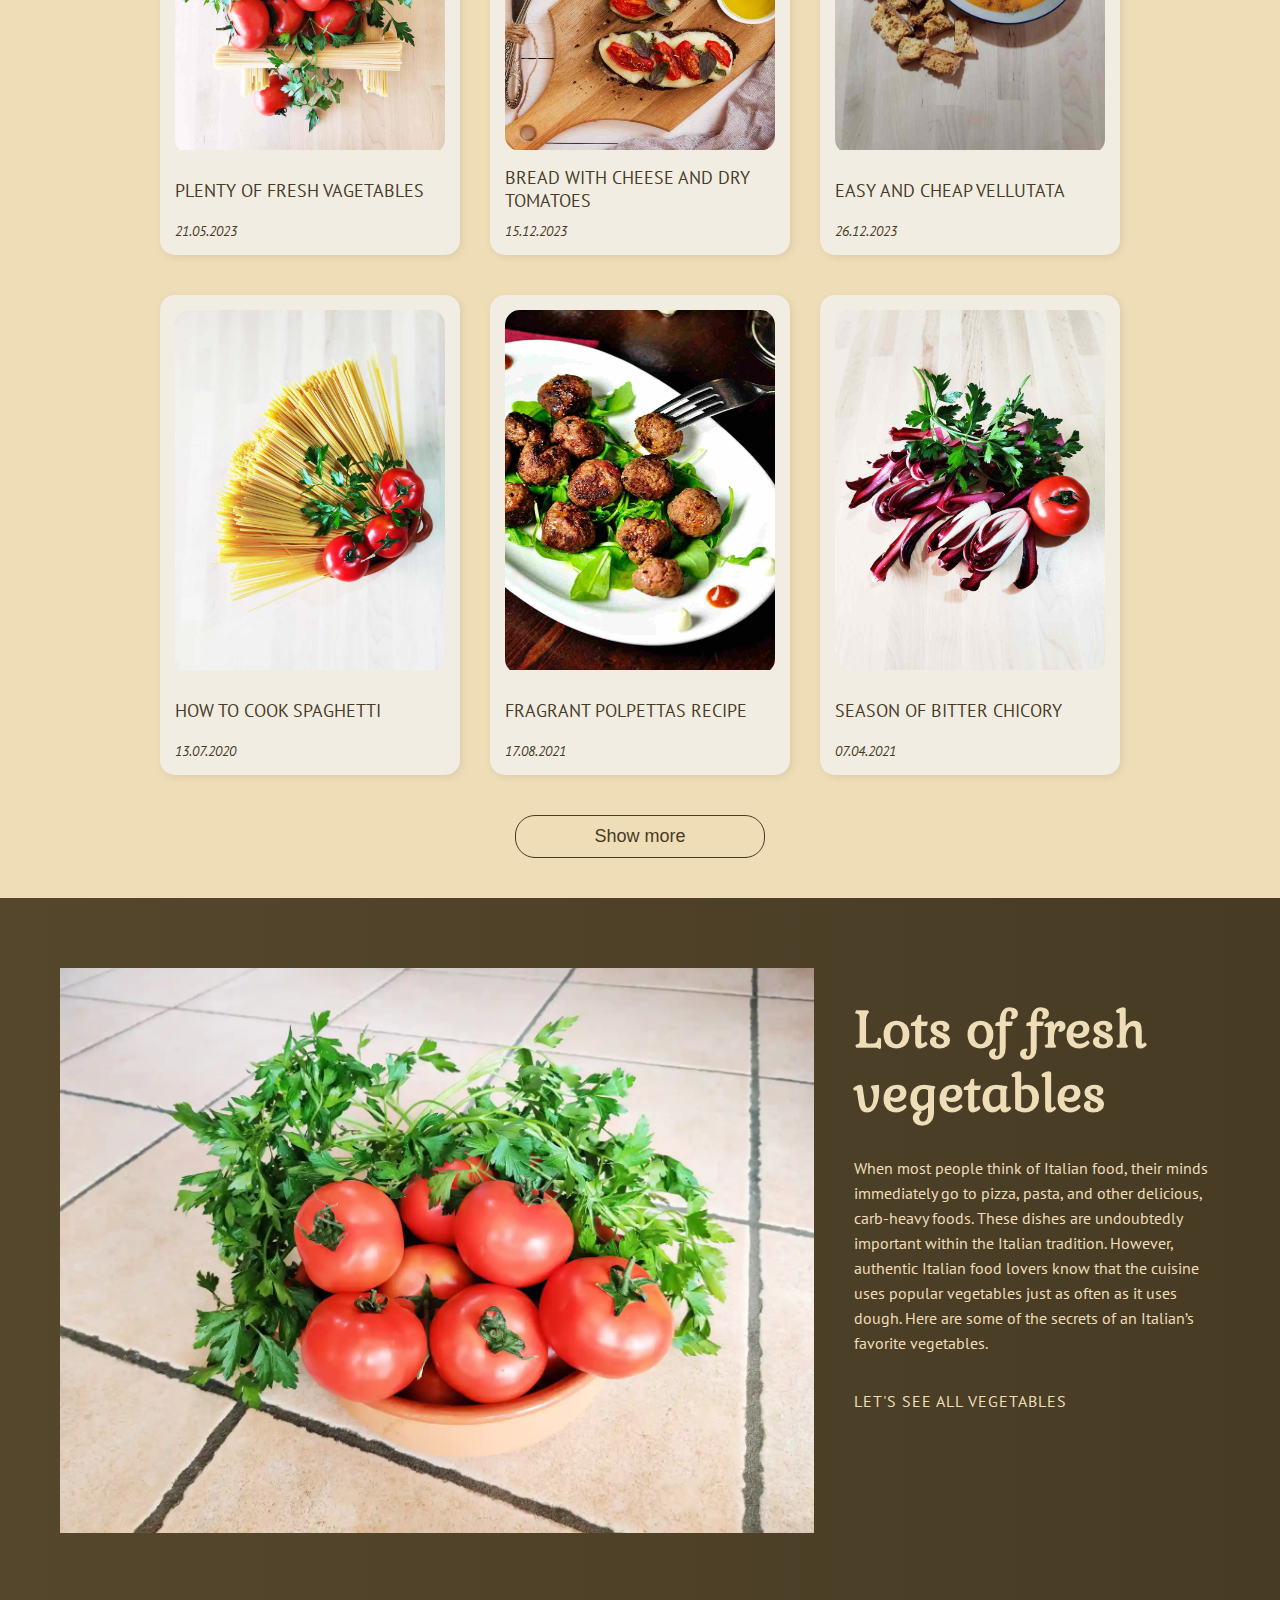
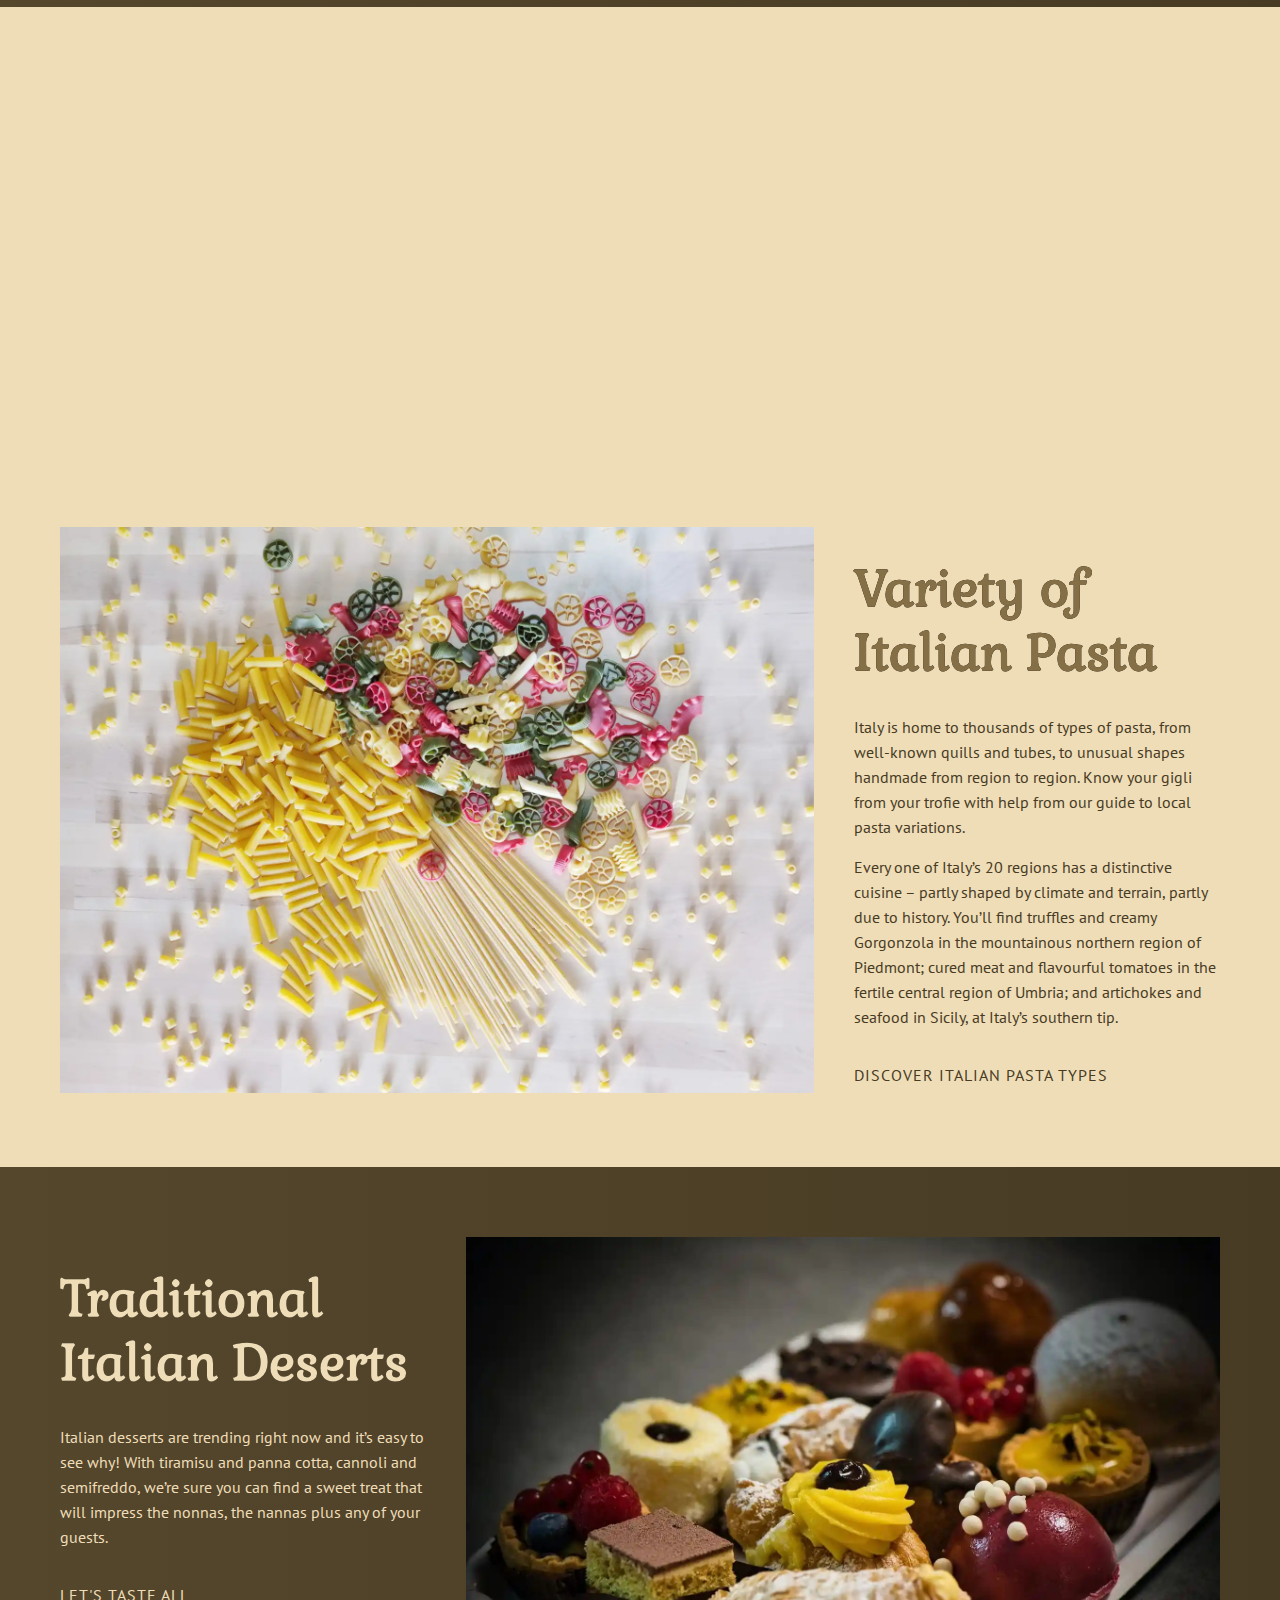
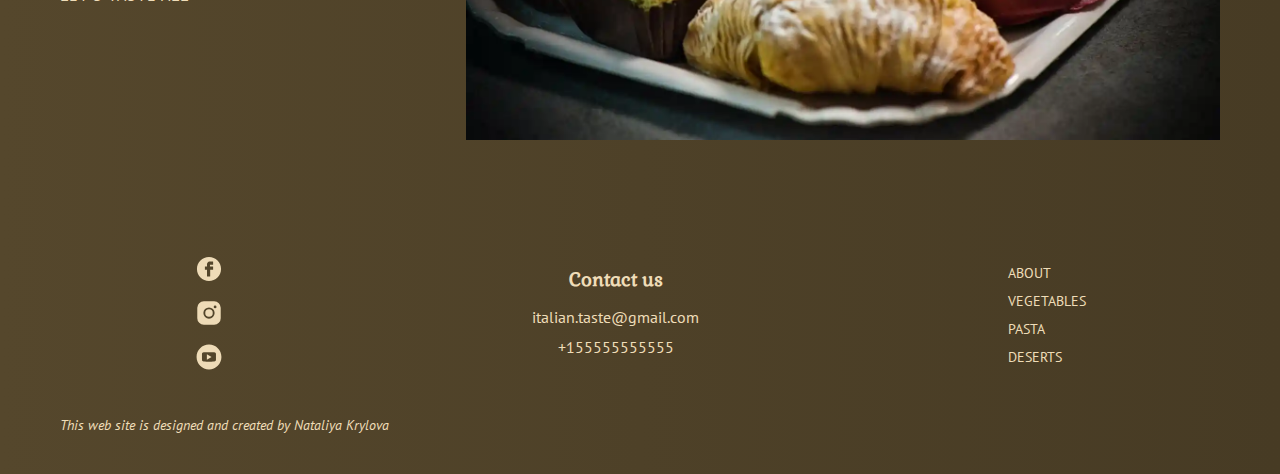
==== commit 65f8e5d0: "refactor: add deserts images, add quotes sections" ====
--- a/index.html
+++ b/index.html
@@ -112,6 +112,21 @@
                 alt="Old tower in Positano, Amalfy coast, Mediterranean sea">
               </picture>
             </div>
+          </div>
+        </div>
+      </section>
+
+      <section class="section">
+        <div class="container">
+          <div>
+            <h2 class="visually-hidden_permanent">Italian proverb</h2>
+            <figure class="blockquote-block">
+                <blockquote cite="https://www.italyfoodies.com/blog/italian-sayings-captions-quotes-about-italian-food" class="blockquote">
+                    <p class="blockquote__text">L’Appetito Vien Mangiando!</p>
+                    <p class="blockquote__translation">Appetite Comes With Eating</p>
+                </blockquote>
+                <figcaption class="blockquote__cite"><cite>Italian proverb</cite></figcaption>
+            </figure>
           </div>
         </div>
       </section>
--- a/css/style.css
+++ b/css/style.css
@@ -1,4 +1,5 @@
 @import "./block-grid.css";
+@import "./blockquote.css";
 @import "./burger.css";
 @import "./button.css";
 @import "./card.css";
@@ -17,7 +18,7 @@
     --secondary-color: #9E8042;
     --accent-color: #957e50;
     --primary-text-color: #473B24;
-    --hover-text-color: #55472c;
+    --hover-text-color: #856f46;   /*#55472c;*/
     --terziary-color: #F2EDE3;
     --primary-gradient: linear-gradient(90deg, #55472c, #473B24);
 }
@@ -50,7 +51,7 @@
 h2,
 h3 {
     font-family: 'Gabriela', serif;
-    color: var(--accent-color);
+    color: var(--hover-text-color);
 }
 
 ul {
@@ -61,3 +62,5 @@
     color: inherit;
 }
 
+
+
